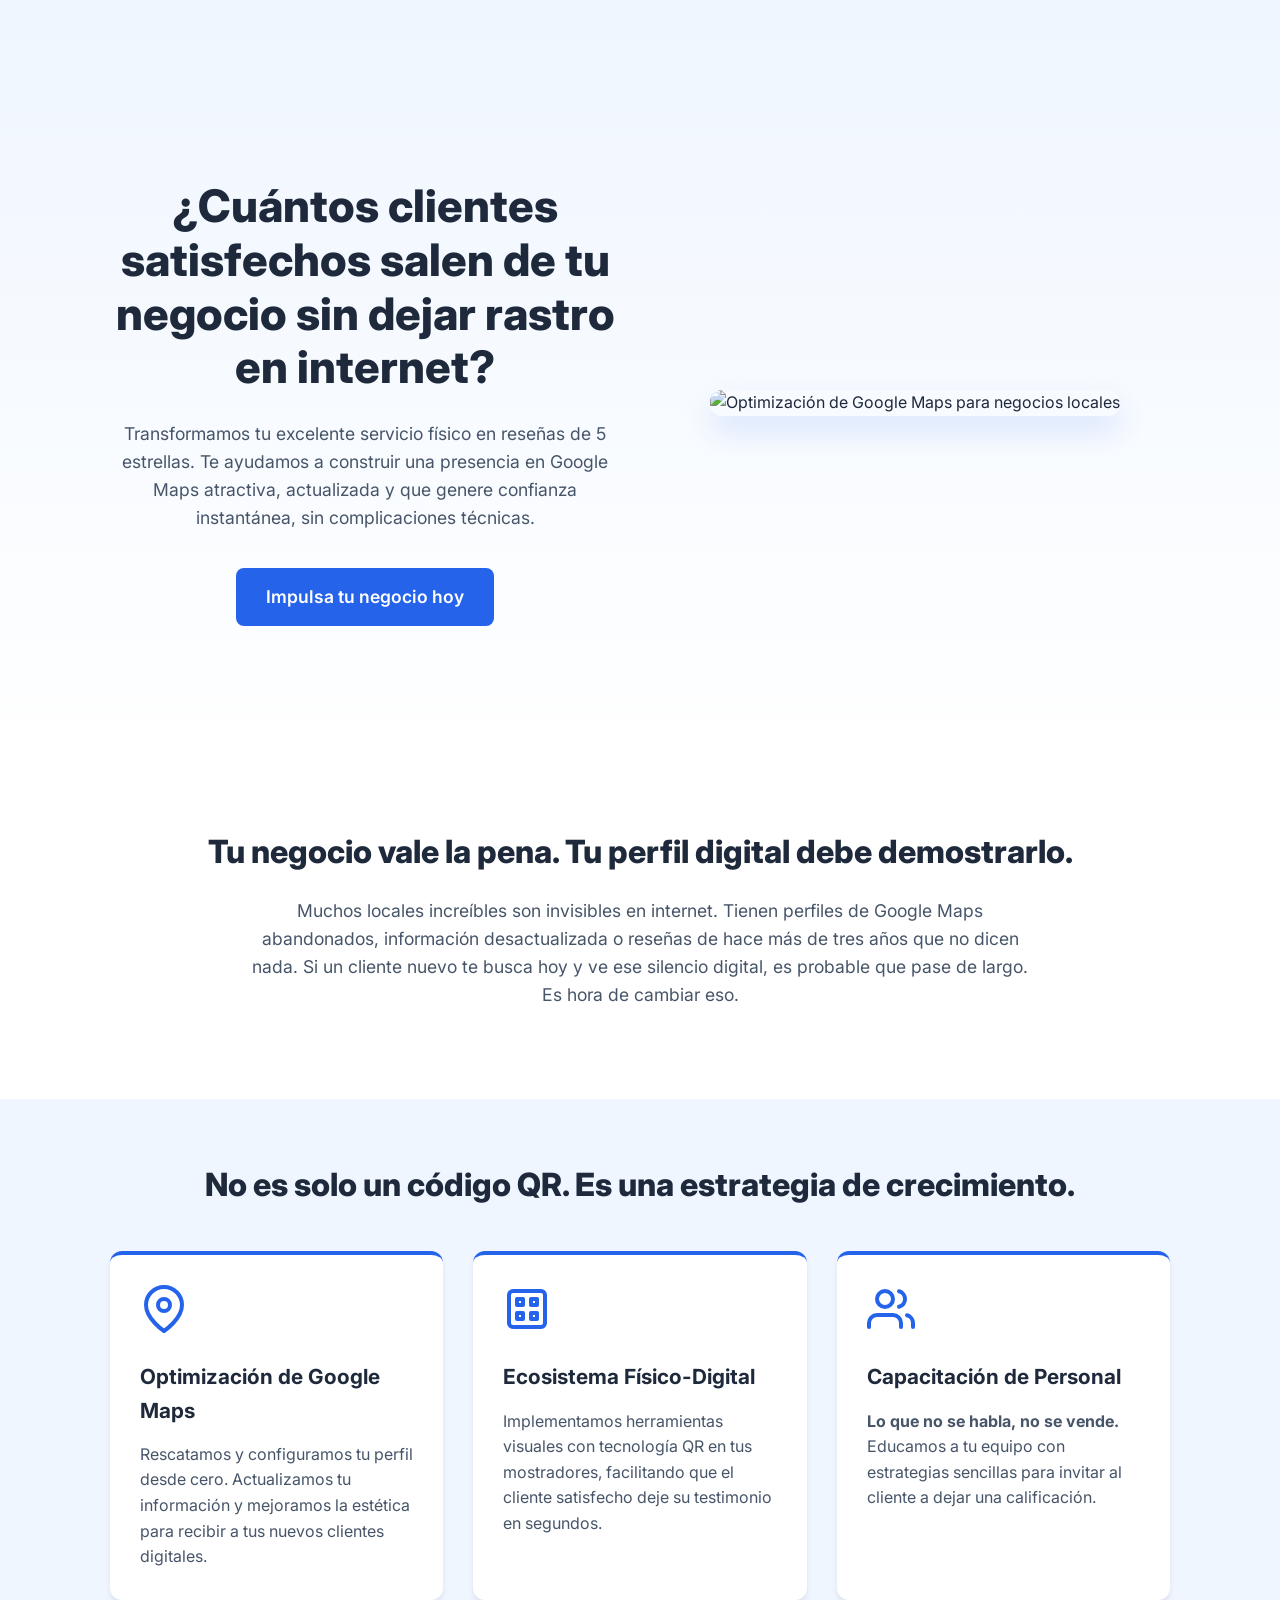
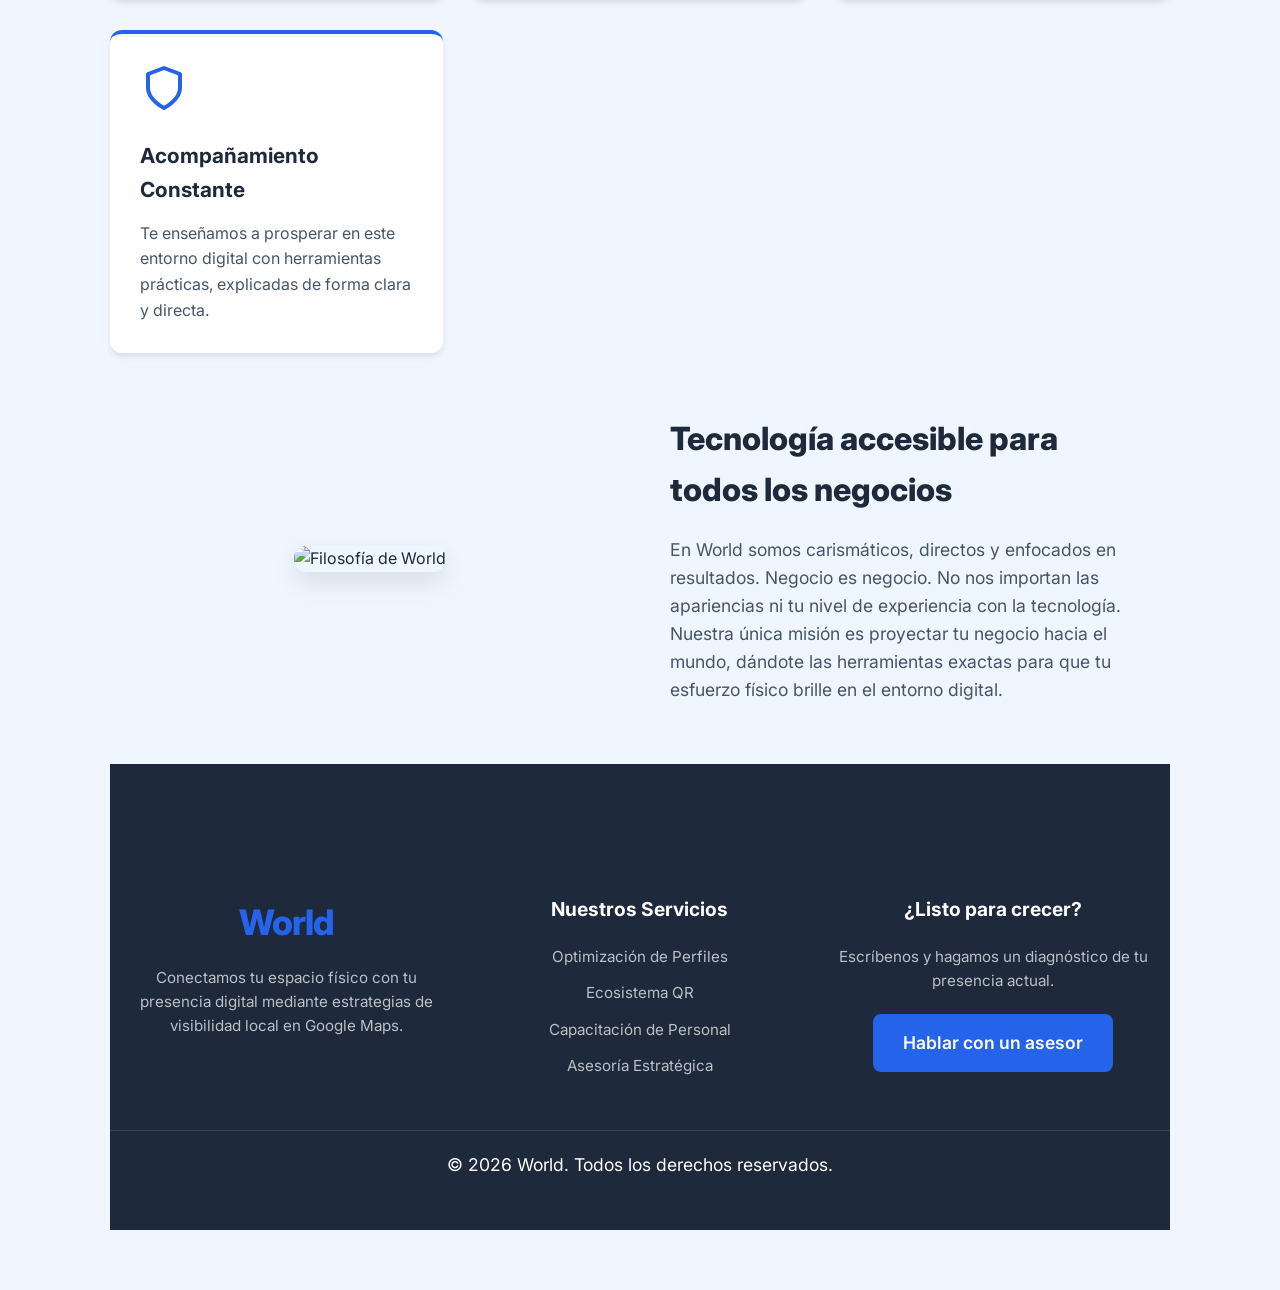
==== index.html @ f57109f9 "Add files via upload" ====
<!DOCTYPE html>
<html lang="es">
<head>
    <meta charset="UTF-8">
    <meta name="viewport" content="width=device-width, initial-scale=1.0">
    <title>World | Impulsa tu negocio en Google Maps</title>
    <link href="https://fonts.googleapis.com/css2?family=Inter:wght@400;600;800&display=swap" rel="stylesheet">
    <link rel="stylesheet" href="style.css">
</head>
<body>

    <!-- HERO SECTION -->
<header class="hero">
    <div class="container hero-grid">
        <div class="hero-content">
            <h1>¿Cuántos clientes satisfechos salen de tu negocio sin dejar rastro en internet?</h1>
            <p>Transformamos tu excelente servicio físico en reseñas de 5 estrellas. Te ayudamos a construir una presencia en Google Maps atractiva, actualizada y que genere confianza instantánea, sin complicaciones técnicas.</p>
            <a href="#contacto" class="btn-primary">Impulsa tu negocio hoy</a>
        </div>
        <div class="hero-image">
            <img src="https://placehold.co/600x450/EFF6FF/2563EB?text=Tu+Negocio+en+Google+Maps" alt="Optimización de Google Maps para negocios locales">
        </div>
    </div>
</header>

    <!-- SECCIÓN EL PROBLEMA -->
    <section class="problema container">
        <h2>Tu negocio vale la pena. Tu perfil digital debe demostrarlo.</h2>
        <p>Muchos locales increíbles son invisibles en internet. Tienen perfiles de Google Maps abandonados, información desactualizada o reseñas de hace más de tres años que no dicen nada. Si un cliente nuevo te busca hoy y ve ese silencio digital, es probable que pase de largo. Es hora de cambiar eso.</p>
    </section>

    <!-- SECCIÓN SERVICIOS -->
    <section class="servicios bg-light">
        <div class="container">
            <h2>No es solo un código QR. Es una estrategia de crecimiento.</h2>
            <div class="grid-servicios">
    <div class="card">
        <!-- Ícono de Ubicación / Maps -->
        <svg class="icon-servicio" xmlns="http://www.w3.org/2000/svg" viewBox="0 0 24 24" fill="none" stroke="currentColor" stroke-width="2" stroke-linecap="round" stroke-linejoin="round">
            <path d="M21 10c0 7-9 13-9 13s-9-6-9-13a9 9 0 0 1 18 0z"></path>
            <circle cx="12" cy="10" r="3"></circle>
        </svg>
        <h3>Optimización de Google Maps</h3>
        <p>Rescatamos y configuramos tu perfil desde cero. Actualizamos tu información y mejoramos la estética para recibir a tus nuevos clientes digitales.</p>
    </div>
    <div class="card">
        <!-- Ícono de Código QR -->
        <svg class="icon-servicio" xmlns="http://www.w3.org/2000/svg" viewBox="0 0 24 24" fill="none" stroke="currentColor" stroke-width="2" stroke-linecap="round" stroke-linejoin="round">
            <rect x="3" y="3" width="18" height="18" rx="2" ry="2"></rect>
            <rect x="7" y="7" width="3" height="3"></rect>
            <rect x="14" y="7" width="3" height="3"></rect>
            <rect x="7" y="14" width="3" height="3"></rect>
            <rect x="14" y="14" width="3" height="3"></rect>
        </svg>
        <h3>Ecosistema Físico-Digital</h3>
        <p>Implementamos herramientas visuales con tecnología QR en tus mostradores, facilitando que el cliente satisfecho deje su testimonio en segundos.</p>
    </div>
    <div class="card">
        <!-- Ícono de Equipo / Capacitación -->
        <svg class="icon-servicio" xmlns="http://www.w3.org/2000/svg" viewBox="0 0 24 24" fill="none" stroke="currentColor" stroke-width="2" stroke-linecap="round" stroke-linejoin="round">
            <path d="M17 21v-2a4 4 0 0 0-4-4H5a4 4 0 0 0-4 4v2"></path>
            <circle cx="9" cy="7" r="4"></circle>
            <path d="M23 21v-2a4 4 0 0 0-3-3.87"></path>
            <path d="M16 3.13a4 4 0 0 1 0 7.75"></path>
        </svg>
        <h3>Capacitación de Personal</h3>
        <p><strong>Lo que no se habla, no se vende.</strong> Educamos a tu equipo con estrategias sencillas para invitar al cliente a dejar una calificación.</p>
    </div>
    <div class="card">
        <!-- Ícono de Escudo / Confianza -->
        <svg class="icon-servicio" xmlns="http://www.w3.org/2000/svg" viewBox="0 0 24 24" fill="none" stroke="currentColor" stroke-width="2" stroke-linecap="round" stroke-linejoin="round">
            <path d="M12 22s8-4 8-10V5l-8-3-8 3v7c0 6 8 10 8 10z"></path>
        </svg>
        <h3>Acompañamiento Constante</h3>
        <p>Te enseñamos a prosperar en este entorno digital con herramientas prácticas, explicadas de forma clara y directa.</p>
    </div>
</div>

    <!-- SECCIÓN SOBRE WORLD -->
    <section class="sobre-nosotros container sobre-grid">
        <div class="sobre-image">
            <!-- Imagen de marcador de posición temporal -->
            <img src="https://placehold.co/500x500/1E293B/FFFFFF?text=Filosofia+World" alt="Filosofía de World">
        </div>
        <div class="sobre-content">
            <h2>Tecnología accesible para todos los negocios</h2>
            <p>En World somos carismáticos, directos y enfocados en resultados. Negocio es negocio. No nos importan las apariencias ni tu nivel de experiencia con la tecnología. Nuestra única misión es proyectar tu negocio hacia el mundo, dándote las herramientas exactas para que tu esfuerzo físico brille en el entorno digital.</p>
        </div>
    </section>

    <!-- FOOTER CORPORATIVO / CONTACTO -->
    <footer id="contacto" class="footer-corporativo bg-dark">
        <div class="container footer-grid">
            <div class="footer-col">
                <h2 class="footer-logo">World</h2>
                <p>Conectamos tu espacio físico con tu presencia digital mediante estrategias de visibilidad local en Google Maps.</p>
            </div>
            <div class="footer-col">
                <h3>Nuestros Servicios</h3>
                <ul>
                    <li>Optimización de Perfiles</li>
                    <li>Ecosistema QR</li>
                    <li>Capacitación de Personal</li>
                    <li>Asesoría Estratégica</li>
                </ul>
            </div>
            <div class="footer-col">
                <h3>¿Listo para crecer?</h3>
                <p>Escríbenos y hagamos un diagnóstico de tu presencia actual.</p>
                <a href="#" class="btn-primary">Hablar con un asesor</a>
            </div>
        </div>
        <div class="footer-bottom">
            <p>© 2026 World. Todos los derechos reservados.</p>
        </div>
    </footer>

</body>
</html>
---- style.css ----
/* Variables de la Paleta de Colores */
:root {
    --azul-principal: #2563EB;
    --azul-hover: #1D4ED8;
    --azul-claro: #EFF6FF;
    --texto-oscuro: #1E293B;
    --texto-medio: #475569;
    --blanco: #FFFFFF;
}

/* Reseteo básico */
* {
    margin: 0;
    padding: 0;
    box-sizing: border-box;
}

body {
    font-family: 'Inter', sans-serif;
    color: var(--texto-oscuro);
    line-height: 1.6;
    background-color: var(--blanco);
}

.container {
    max-width: 1100px;
    margin: 0 auto;
    padding: 60px 20px;
    text-align: center;
}

/* Tipografía */
h1 {
    font-size: 2.8rem;
    font-weight: 800;
    margin-bottom: 20px;
    color: var(--texto-oscuro);
    line-height: 1.2;
}

h2 {
    font-size: 2rem;
    font-weight: 800;
    margin-bottom: 20px;
}

p {
    font-size: 1.1rem;
    color: var(--texto-medio);
    max-width: 800px;
    margin: 0 auto 30px auto;
}

/* Botones */
.btn-primary {
    display: inline-block;
    background-color: var(--azul-principal);
    color: var(--blanco);
    padding: 15px 30px;
    border-radius: 8px;
    text-decoration: none;
    font-weight: 600;
    font-size: 1.1rem;
    transition: background-color 0.3s ease;
}

.btn-primary:hover {
    background-color: var(--azul-hover);
}

/* Utilidades de Fondo */
.bg-light {
    background-color: var(--azul-claro);
}

.bg-dark {
    background-color: var(--texto-oscuro);
    color: var(--blanco);
}

.bg-dark h2, .bg-dark p {
    color: var(--blanco);
}

/* Hero Section */
.hero {
    padding-top: 120px;
    padding-bottom: 80px;
    background: linear-gradient(180deg, var(--azul-claro) 0%, var(--blanco) 100%);
    text-align: left; /* Alineamos el texto a la izquierda para contraste */
}

.hero-grid {
    display: flex;
    align-items: center;
    justify-content: space-between;
    gap: 40px;
}

.hero-content {
    flex: 1;
    max-width: 550px;
}

.hero-content h1 {
    margin-bottom: 25px;
}

.hero-content p {
    margin: 0 0 35px 0; /* Ajuste de margen para la versión de columnas */
}

.hero-image {
    flex: 1;
    display: flex;
    justify-content: center;
}

.hero-image img {
    max-width: 100%;
    height: auto;
    border-radius: 12px;
    /* Una sombra suave con tu tono azul para darle profundidad */
    box-shadow: 0 15px 30px rgba(37, 99, 235, 0.15); 
}

/* Grid de Servicios */
.grid-servicios {
    display: grid;
    grid-template-columns: repeat(auto-fit, minmax(250px, 1fr));
    gap: 30px;
    margin-top: 40px;
}

.card {
    background-color: var(--blanco);
    padding: 30px;
    border-radius: 12px;
    box-shadow: 0 4px 6px -1px rgba(0, 0, 0, 0.1);
    text-align: left;
    transition: transform 0.3s ease;
    border-top: 4px solid var(--azul-principal);
}

.card:hover {
    transform: translateY(-5px);
}

.card h3 {
    font-size: 1.3rem;
    margin-bottom: 15px;
    color: var(--texto-oscuro);
}

.card p {
    font-size: 1rem;
    margin: 0;
}
/* Estilos para los Íconos de Servicios */
.icon-servicio {
    width: 48px;
    height: 48px;
    color: var(--azul-principal);
    margin-bottom: 20px;
    transition: transform 0.3s ease;
}

/* Efecto de animación al pasar el cursor sobre la tarjeta */
.card:hover .icon-servicio {
    transform: scale(1.15) translateY(-5px);
}
/* Sección Sobre Nosotros (Grid a dos columnas) */
.sobre-grid {
    display: flex;
    align-items: center;
    justify-content: space-between;
    gap: 60px;
    text-align: left;
}

.sobre-content {
    flex: 1;
}

.sobre-content h2 {
    margin-bottom: 20px;
}

.sobre-content p {
    margin: 0;
}

.sobre-image {
    flex: 1;
    display: flex;
    justify-content: center;
}

.sobre-image img {
    max-width: 100%;
    height: auto;
    border-radius: 12px;
    box-shadow: 0 10px 25px rgba(0, 0, 0, 0.1);
}

/* Footer Corporativo */
.footer-corporativo {
    padding: 70px 0 20px 0;
    text-align: left;
}

.footer-grid {
    display: grid;
    grid-template-columns: repeat(auto-fit, minmax(250px, 1fr));
    gap: 40px;
    padding-bottom: 40px;
    border-bottom: 1px solid rgba(255, 255, 255, 0.1);
}

.footer-logo {
    font-size: 2.2rem;
    color: var(--azul-principal) !important;
    margin-bottom: 15px;
    letter-spacing: -1px;
}

.footer-col h3 {
    font-size: 1.2rem;
    margin-bottom: 20px;
    color: var(--blanco);
}

.footer-col ul {
    list-style: none;
    padding: 0;
}

.footer-col ul li {
    margin-bottom: 12px;
    color: rgba(255, 255, 255, 0.7);
    font-size: 0.95rem;
}

.footer-col p {
    font-size: 0.95rem;
    color: rgba(255, 255, 255, 0.7);
    margin-bottom: 20px;
}

.footer-bottom {
    text-align: center;
    padding-top: 20px;
    font-size: 0.9rem;
    color: rgba(255, 255, 255, 0.5);
}
/* =========================================
   DISEÑO ADAPTATIVO (MÓVILES Y TABLETS)
   ========================================= */
@media (max-width: 768px) {
    /* Ajustes generales de contenedor y tipografía */
    .container {
        padding: 40px 20px;
    }

    h1 {
        font-size: 2.2rem; /* Reduce el tamaño del título en móviles */
    }

    h2 {
        font-size: 1.7rem;
    }

    /* Hero Section - Apilar en vertical */
    .hero-grid {
        flex-direction: column; /* Apila los elementos uno sobre otro */
        text-align: center;
        gap: 30px;
    }

    .hero-content {
        max-width: 100%;
    }

    .hero {
        padding-top: 80px;
        padding-bottom: 40px;
    }

    /* Sobre Nosotros - Apilar en vertical y cambiar el orden */
    .sobre-grid {
        flex-direction: column-reverse; /* Pone el texto arriba y la imagen abajo en móviles */
        text-align: center;
        gap: 30px;
    }

    /* Footer - Alinear texto al centro en pantallas pequeñas */
    .footer-corporativo {
        text-align: center;
        padding-top: 50px;
    }
}

@media (max-width: 480px) {
    /* Ajustes extra para teléfonos muy pequeños */
    h1 {
        font-size: 1.8rem;
    }
    
    .btn-primary {
        display: block; /* El botón ocupa todo el ancho */
        width: 100%;
        text-align: center;
    }
}
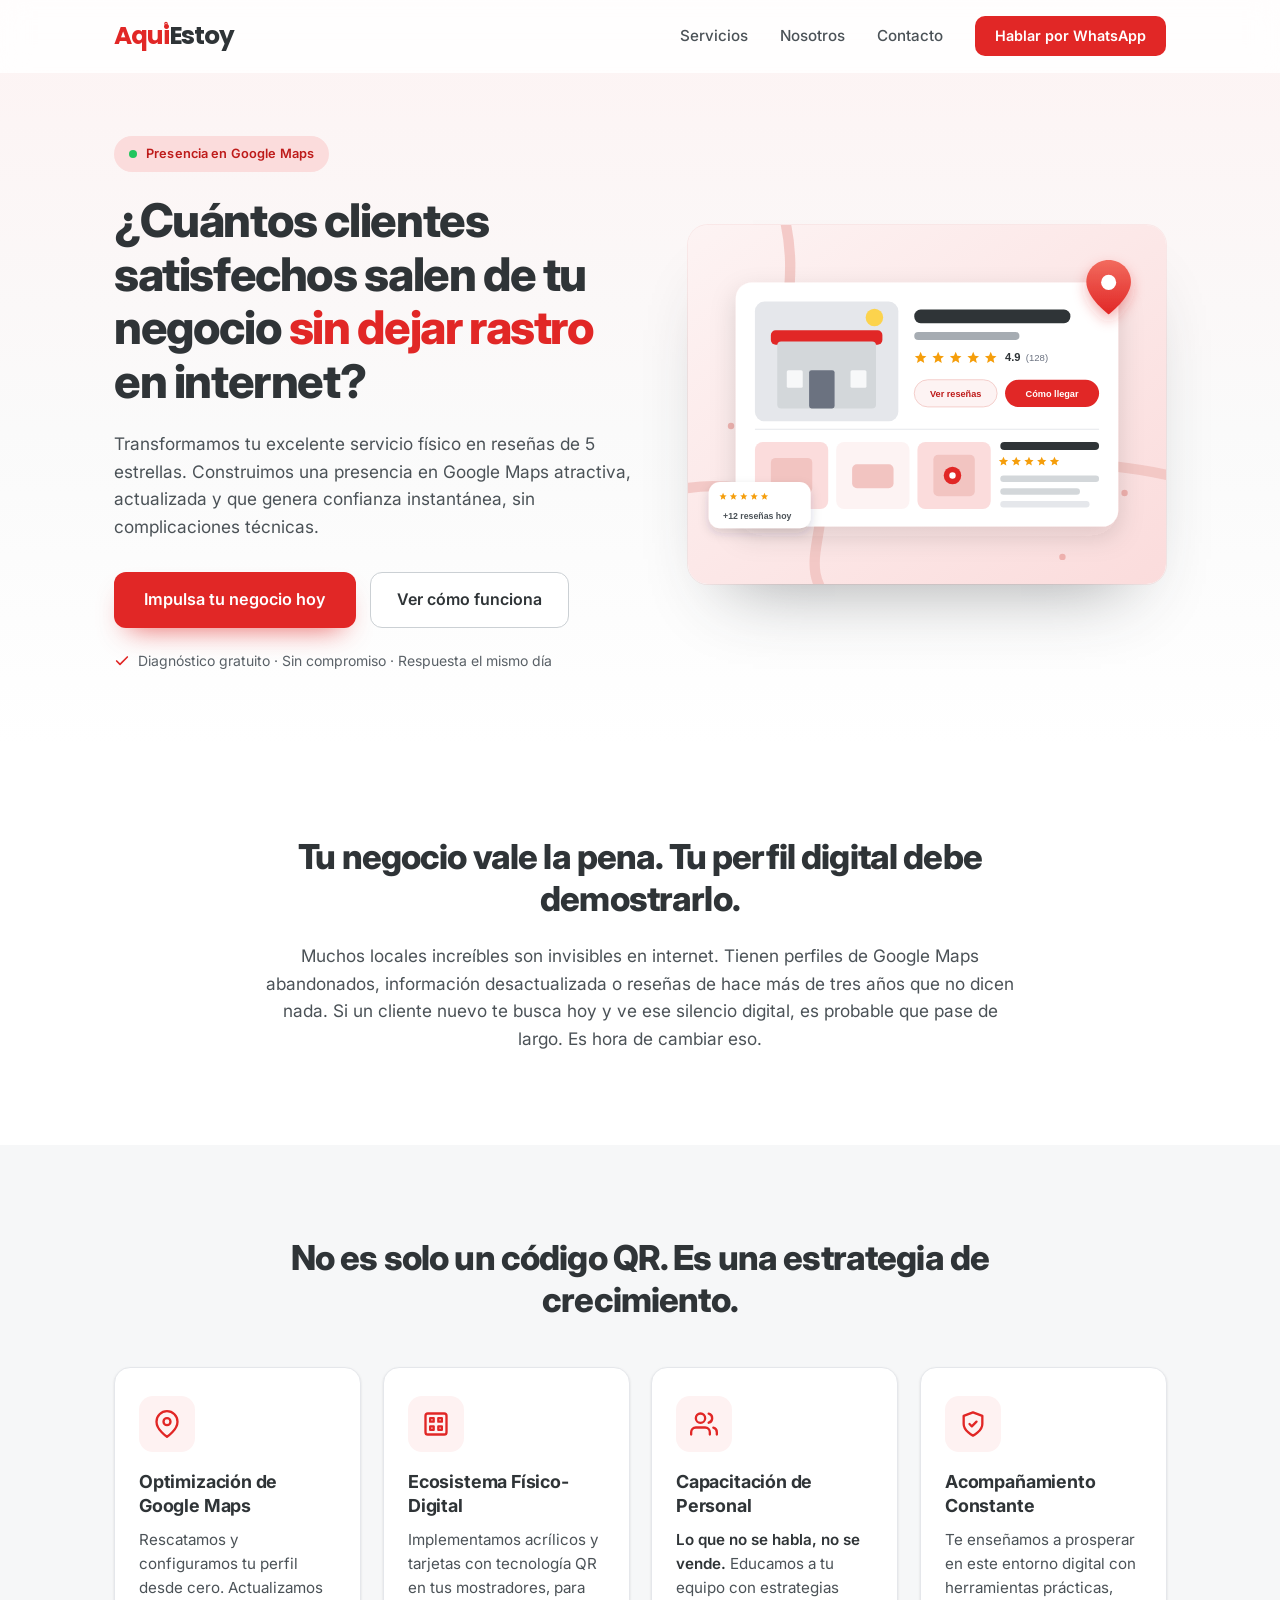
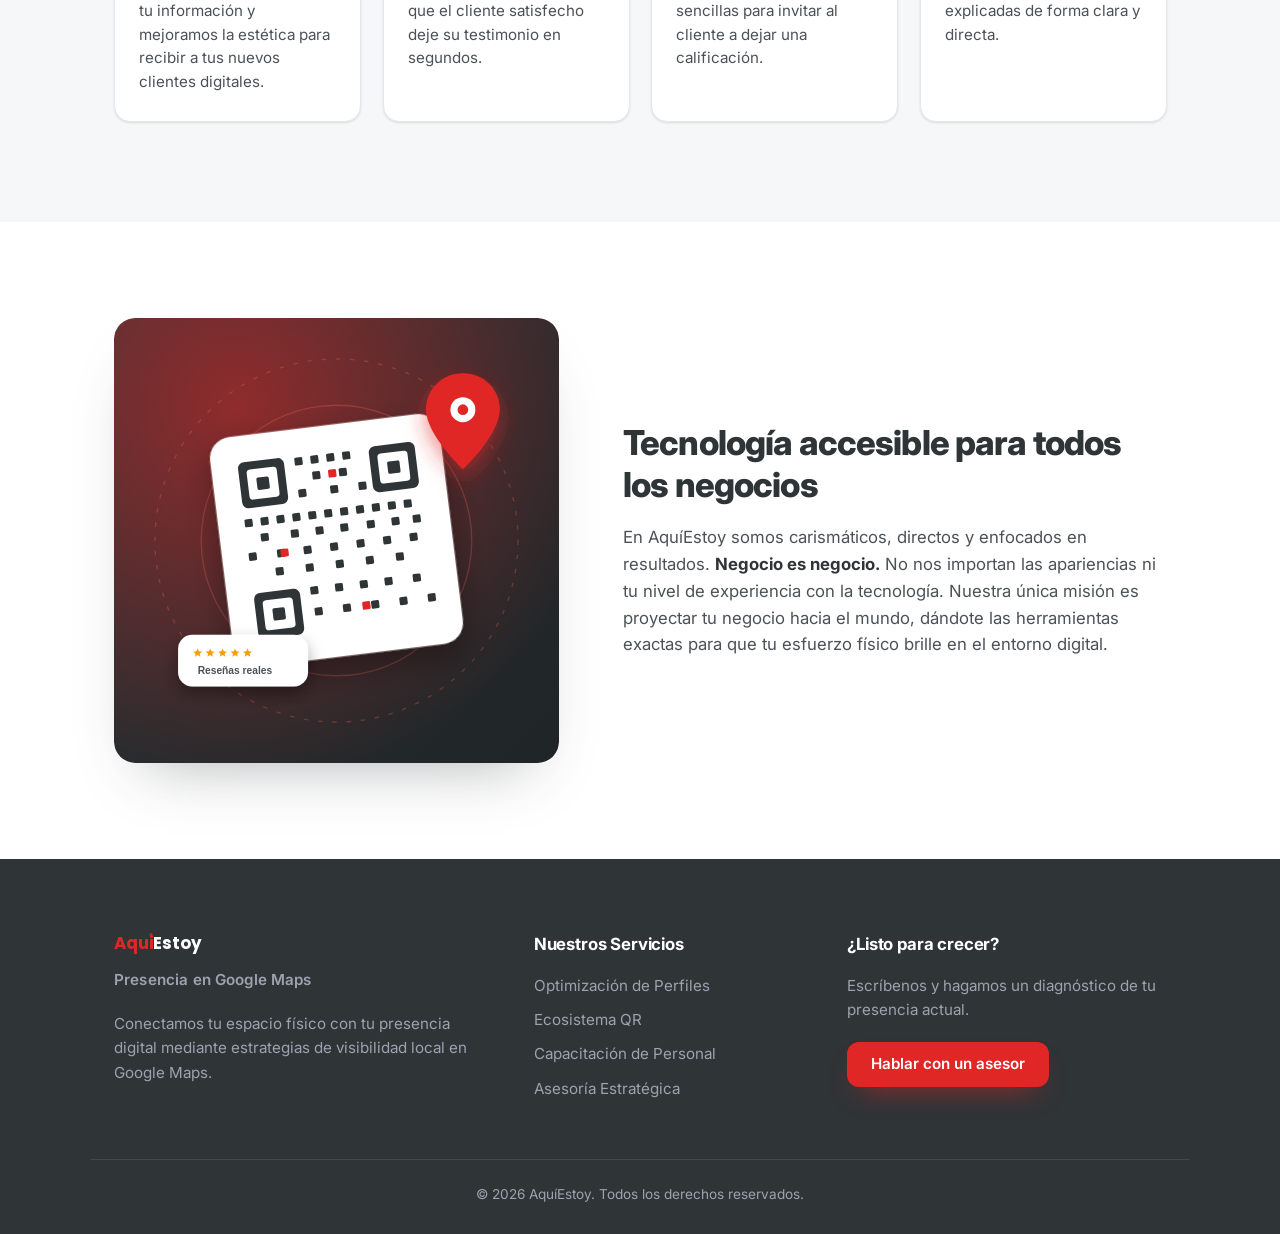
==== commit 0977fdcc: "Add files via upload" ====
--- a/index.html
+++ b/index.html
@@ -1,119 +1,233 @@
-<!DOCTYPE html>
-<html lang="es">
-<head>
-    <meta charset="UTF-8">
-    <meta name="viewport" content="width=device-width, initial-scale=1.0">
-    <title>World | Impulsa tu negocio en Google Maps</title>
-    <link href="https://fonts.googleapis.com/css2?family=Inter:wght@400;600;800&display=swap" rel="stylesheet">
-    <link rel="stylesheet" href="style.css">
-</head>
-<body>
-
-    <!-- HERO SECTION -->
-<header class="hero">
-    <div class="container hero-grid">
-        <div class="hero-content">
-            <h1>¿Cuántos clientes satisfechos salen de tu negocio sin dejar rastro en internet?</h1>
-            <p>Transformamos tu excelente servicio físico en reseñas de 5 estrellas. Te ayudamos a construir una presencia en Google Maps atractiva, actualizada y que genere confianza instantánea, sin complicaciones técnicas.</p>
-            <a href="#contacto" class="btn-primary">Impulsa tu negocio hoy</a>
-        </div>
-        <div class="hero-image">
-            <img src="https://placehold.co/600x450/EFF6FF/2563EB?text=Tu+Negocio+en+Google+Maps" alt="Optimización de Google Maps para negocios locales">
-        </div>
-    </div>
-</header>
-
-    <!-- SECCIÓN EL PROBLEMA -->
-    <section class="problema container">
-        <h2>Tu negocio vale la pena. Tu perfil digital debe demostrarlo.</h2>
-        <p>Muchos locales increíbles son invisibles en internet. Tienen perfiles de Google Maps abandonados, información desactualizada o reseñas de hace más de tres años que no dicen nada. Si un cliente nuevo te busca hoy y ve ese silencio digital, es probable que pase de largo. Es hora de cambiar eso.</p>
-    </section>
-
-    <!-- SECCIÓN SERVICIOS -->
-    <section class="servicios bg-light">
-        <div class="container">
-            <h2>No es solo un código QR. Es una estrategia de crecimiento.</h2>
-            <div class="grid-servicios">
-    <div class="card">
-        <!-- Ícono de Ubicación / Maps -->
-        <svg class="icon-servicio" xmlns="http://www.w3.org/2000/svg" viewBox="0 0 24 24" fill="none" stroke="currentColor" stroke-width="2" stroke-linecap="round" stroke-linejoin="round">
-            <path d="M21 10c0 7-9 13-9 13s-9-6-9-13a9 9 0 0 1 18 0z"></path>
-            <circle cx="12" cy="10" r="3"></circle>
-        </svg>
-        <h3>Optimización de Google Maps</h3>
-        <p>Rescatamos y configuramos tu perfil desde cero. Actualizamos tu información y mejoramos la estética para recibir a tus nuevos clientes digitales.</p>
-    </div>
-    <div class="card">
-        <!-- Ícono de Código QR -->
-        <svg class="icon-servicio" xmlns="http://www.w3.org/2000/svg" viewBox="0 0 24 24" fill="none" stroke="currentColor" stroke-width="2" stroke-linecap="round" stroke-linejoin="round">
-            <rect x="3" y="3" width="18" height="18" rx="2" ry="2"></rect>
-            <rect x="7" y="7" width="3" height="3"></rect>
-            <rect x="14" y="7" width="3" height="3"></rect>
-            <rect x="7" y="14" width="3" height="3"></rect>
-            <rect x="14" y="14" width="3" height="3"></rect>
-        </svg>
-        <h3>Ecosistema Físico-Digital</h3>
-        <p>Implementamos herramientas visuales con tecnología QR en tus mostradores, facilitando que el cliente satisfecho deje su testimonio en segundos.</p>
-    </div>
-    <div class="card">
-        <!-- Ícono de Equipo / Capacitación -->
-        <svg class="icon-servicio" xmlns="http://www.w3.org/2000/svg" viewBox="0 0 24 24" fill="none" stroke="currentColor" stroke-width="2" stroke-linecap="round" stroke-linejoin="round">
-            <path d="M17 21v-2a4 4 0 0 0-4-4H5a4 4 0 0 0-4 4v2"></path>
-            <circle cx="9" cy="7" r="4"></circle>
-            <path d="M23 21v-2a4 4 0 0 0-3-3.87"></path>
-            <path d="M16 3.13a4 4 0 0 1 0 7.75"></path>
-        </svg>
-        <h3>Capacitación de Personal</h3>
-        <p><strong>Lo que no se habla, no se vende.</strong> Educamos a tu equipo con estrategias sencillas para invitar al cliente a dejar una calificación.</p>
-    </div>
-    <div class="card">
-        <!-- Ícono de Escudo / Confianza -->
-        <svg class="icon-servicio" xmlns="http://www.w3.org/2000/svg" viewBox="0 0 24 24" fill="none" stroke="currentColor" stroke-width="2" stroke-linecap="round" stroke-linejoin="round">
-            <path d="M12 22s8-4 8-10V5l-8-3-8 3v7c0 6 8 10 8 10z"></path>
-        </svg>
-        <h3>Acompañamiento Constante</h3>
-        <p>Te enseñamos a prosperar en este entorno digital con herramientas prácticas, explicadas de forma clara y directa.</p>
-    </div>
-</div>
-
-    <!-- SECCIÓN SOBRE WORLD -->
-    <section class="sobre-nosotros container sobre-grid">
-        <div class="sobre-image">
-            <!-- Imagen de marcador de posición temporal -->
-            <img src="https://placehold.co/500x500/1E293B/FFFFFF?text=Filosofia+World" alt="Filosofía de World">
-        </div>
-        <div class="sobre-content">
-            <h2>Tecnología accesible para todos los negocios</h2>
-            <p>En World somos carismáticos, directos y enfocados en resultados. Negocio es negocio. No nos importan las apariencias ni tu nivel de experiencia con la tecnología. Nuestra única misión es proyectar tu negocio hacia el mundo, dándote las herramientas exactas para que tu esfuerzo físico brille en el entorno digital.</p>
-        </div>
-    </section>
-
-    <!-- FOOTER CORPORATIVO / CONTACTO -->
-    <footer id="contacto" class="footer-corporativo bg-dark">
-        <div class="container footer-grid">
-            <div class="footer-col">
-                <h2 class="footer-logo">World</h2>
-                <p>Conectamos tu espacio físico con tu presencia digital mediante estrategias de visibilidad local en Google Maps.</p>
-            </div>
-            <div class="footer-col">
-                <h3>Nuestros Servicios</h3>
-                <ul>
-                    <li>Optimización de Perfiles</li>
-                    <li>Ecosistema QR</li>
-                    <li>Capacitación de Personal</li>
-                    <li>Asesoría Estratégica</li>
-                </ul>
-            </div>
-            <div class="footer-col">
-                <h3>¿Listo para crecer?</h3>
-                <p>Escríbenos y hagamos un diagnóstico de tu presencia actual.</p>
-                <a href="#" class="btn-primary">Hablar con un asesor</a>
-            </div>
-        </div>
-        <div class="footer-bottom">
-            <p>© 2026 World. Todos los derechos reservados.</p>
-        </div>
-    </footer>
-
-</body>
-</html>+<!DOCTYPE html>
+<html lang="es">
+<head>
+    <meta charset="UTF-8">
+    <meta name="viewport" content="width=device-width, initial-scale=1.0">
+
+    <!-- Marca que JS está activo antes de pintar: si falla, todo el contenido se ve igual -->
+    <script>document.documentElement.classList.add('js');</script>
+
+    <title>AquíEstoy | Presencia en Google Maps para negocios locales</title>
+    <meta name="description" content="Optimizamos el perfil de tu negocio en Google Maps, instalamos códigos QR para conseguir reseñas y capacitamos a tu equipo. Diagnóstico gratuito.">
+    <meta name="theme-color" content="#E12726">
+    <meta name="robots" content="index, follow">
+
+    <!-- Open Graph / redes sociales -->
+    <meta property="og:type" content="website">
+    <meta property="og:locale" content="es_ES">
+    <meta property="og:site_name" content="AquíEstoy">
+    <meta property="og:title" content="AquíEstoy | Presencia en Google Maps">
+    <meta property="og:description" content="Optimizamos el perfil de tu negocio en Google Maps, instalamos códigos QR para conseguir reseñas y capacitamos a tu equipo. Diagnóstico gratuito.">
+    <meta property="og:url" content="https://aquiestoy7778.github.io/World-Landing/">
+    <meta property="og:image" content="https://aquiestoy7778.github.io/World-Landing/assets/og-image.png">
+    <meta property="og:image:type" content="image/png">
+    <meta property="og:image:width" content="1200">
+    <meta property="og:image:height" content="630">
+    <meta property="og:image:alt" content="AquíEstoy — Presencia en Google Maps para negocios locales">
+
+    <!-- Twitter / X -->
+    <meta name="twitter:card" content="summary_large_image">
+    <meta name="twitter:title" content="AquíEstoy | Presencia en Google Maps">
+    <meta name="twitter:description" content="Optimizamos tu perfil de Google Maps, instalamos códigos QR para conseguir reseñas y capacitamos a tu equipo.">
+    <meta name="twitter:image" content="https://aquiestoy7778.github.io/World-Landing/assets/og-image.png">
+
+    <link rel="canonical" href="https://aquiestoy7778.github.io/World-Landing/">
+
+    <link rel="icon" href="assets/favicon.svg" type="image/svg+xml">
+    <link rel="preconnect" href="https://fonts.googleapis.com">
+    <link rel="preconnect" href="https://fonts.gstatic.com" crossorigin>
+    <link href="https://fonts.googleapis.com/css2?family=Inter:wght@400;500;600;700;800&family=Poppins:wght@600;700;800&display=swap" rel="stylesheet">
+    <link rel="stylesheet" href="style.css">
+</head>
+<body>
+
+    <a class="skip-link" href="#main">Saltar al contenido</a>
+
+    <!-- ================= NAVEGACIÓN ================= -->
+    <header class="nav" id="nav">
+        <div class="nav-inner">
+            <a href="#inicio" class="logo nav-logo" aria-label="AquíEstoy, ir al inicio">
+                <span class="logo-aqui">Aqu<span class="logo-i">i<svg class="logo-pin" viewBox="0 0 24 24" aria-hidden="true"><path d="M12 2.3a7.2 7.2 0 0 0-7.2 7.2c0 5.4 7.2 13.1 7.2 13.1s7.2-7.7 7.2-13.1A7.2 7.2 0 0 0 12 2.3Z" fill="currentColor"/><circle cx="12" cy="9.5" r="2.7" fill="#fff"/></svg></span></span><span class="logo-estoy">Estoy</span>
+            </a>
+
+            <nav class="nav-links" id="navLinks" aria-label="Navegación principal">
+                <a href="#servicios">Servicios</a>
+                <a href="#sobre-nosotros">Nosotros</a>
+                <a href="#contacto">Contacto</a>
+                <a class="btn-primary btn-nav" href="https://wa.me/584124090996?text=Hola%20AquiEstoy%2C%20quiero%20mejorar%20el%20perfil%20de%20mi%20negocio%20en%20Google%20Maps." data-wa>Hablar por WhatsApp</a>
+            </nav>
+
+            <button class="nav-toggle" id="navToggle" type="button" aria-label="Abrir menú" aria-expanded="false" aria-controls="navLinks">
+                <span></span>
+                <span></span>
+                <span></span>
+            </button>
+        </div>
+    </header>
+
+    <main id="main">
+
+        <!-- ================= HERO ================= -->
+        <section class="hero" id="inicio">
+            <div class="container hero-grid">
+                <div class="hero-content">
+                    <p class="hero-badge"><span class="pulse" aria-hidden="true"></span> Presencia en Google Maps</p>
+                    <h1>¿Cuántos clientes satisfechos salen de tu negocio <span class="resaltado">sin dejar rastro</span> en internet?</h1>
+                    <p class="hero-text">Transformamos tu excelente servicio físico en reseñas de 5 estrellas. Construimos una presencia en Google Maps atractiva, actualizada y que genera confianza instantánea, sin complicaciones técnicas.</p>
+                    <div class="hero-actions">
+                        <a class="btn-primary" href="https://wa.me/584124090996?text=Hola%20AquiEstoy%2C%20quiero%20mejorar%20el%20perfil%20de%20mi%20negocio%20en%20Google%20Maps." data-wa>Impulsa tu negocio hoy</a>
+                        <a class="btn-ghost" href="#servicios">Ver cómo funciona</a>
+                    </div>
+                    <p class="hero-trust">
+                        <svg viewBox="0 0 24 24" width="16" height="16" fill="none" stroke="currentColor" stroke-width="2.5" stroke-linecap="round" stroke-linejoin="round" aria-hidden="true"><path d="M20 6 9 17l-5-5"/></svg>
+                        Diagnóstico gratuito · Sin compromiso · Respuesta el mismo día
+                    </p>
+                </div>
+                <div class="hero-image">
+                    <img src="assets/hero-google-maps.svg" alt="Perfil de negocio optimizado en Google Maps con reseñas de cinco estrellas" width="600" height="450" fetchpriority="high">
+                </div>
+            </div>
+        </section>
+
+        <!-- ================= EL PROBLEMA ================= -->
+        <section class="problema">
+            <div class="container">
+                <h2 class="reveal">Tu negocio vale la pena. Tu perfil digital debe demostrarlo.</h2>
+                <p class="reveal">Muchos locales increíbles son invisibles en internet. Tienen perfiles de Google Maps abandonados, información desactualizada o reseñas de hace más de tres años que no dicen nada. Si un cliente nuevo te busca hoy y ve ese silencio digital, es probable que pase de largo. Es hora de cambiar eso.</p>
+            </div>
+        </section>
+
+        <!-- ================= SERVICIOS ================= -->
+        <section class="servicios" id="servicios">
+            <div class="container">
+                <h2 class="reveal">No es solo un código QR. Es una estrategia de crecimiento.</h2>
+
+                <div class="grid-servicios">
+
+                    <article class="card reveal">
+                        <div class="icon-badge">
+                            <svg class="icon-servicio" xmlns="http://www.w3.org/2000/svg" viewBox="0 0 24 24" fill="none" stroke="currentColor" stroke-width="2" stroke-linecap="round" stroke-linejoin="round" aria-hidden="true">
+                                <path d="M21 10c0 7-9 13-9 13s-9-6-9-13a9 9 0 0 1 18 0z"></path>
+                                <circle cx="12" cy="10" r="3"></circle>
+                            </svg>
+                        </div>
+                        <h3>Optimización de Google Maps</h3>
+                        <p>Rescatamos y configuramos tu perfil desde cero. Actualizamos tu información y mejoramos la estética para recibir a tus nuevos clientes digitales.</p>
+                    </article>
+
+                    <article class="card reveal">
+                        <div class="icon-badge">
+                            <svg class="icon-servicio" xmlns="http://www.w3.org/2000/svg" viewBox="0 0 24 24" fill="none" stroke="currentColor" stroke-width="2" stroke-linecap="round" stroke-linejoin="round" aria-hidden="true">
+                                <rect x="3" y="3" width="18" height="18" rx="2" ry="2"></rect>
+                                <rect x="7" y="7" width="3" height="3"></rect>
+                                <rect x="14" y="7" width="3" height="3"></rect>
+                                <rect x="7" y="14" width="3" height="3"></rect>
+                                <rect x="14" y="14" width="3" height="3"></rect>
+                            </svg>
+                        </div>
+                        <h3>Ecosistema Físico-Digital</h3>
+                        <p>Implementamos acrílicos y tarjetas con tecnología QR en tus mostradores, para que el cliente satisfecho deje su testimonio en segundos.</p>
+                    </article>
+
+                    <article class="card reveal">
+                        <div class="icon-badge">
+                            <svg class="icon-servicio" xmlns="http://www.w3.org/2000/svg" viewBox="0 0 24 24" fill="none" stroke="currentColor" stroke-width="2" stroke-linecap="round" stroke-linejoin="round" aria-hidden="true">
+                                <path d="M17 21v-2a4 4 0 0 0-4-4H5a4 4 0 0 0-4 4v2"></path>
+                                <circle cx="9" cy="7" r="4"></circle>
+                                <path d="M23 21v-2a4 4 0 0 0-3-3.87"></path>
+                                <path d="M16 3.13a4 4 0 0 1 0 7.75"></path>
+                            </svg>
+                        </div>
+                        <h3>Capacitación de Personal</h3>
+                        <p><strong>Lo que no se habla, no se vende.</strong> Educamos a tu equipo con estrategias sencillas para invitar al cliente a dejar una calificación.</p>
+                    </article>
+
+                    <article class="card reveal">
+                        <div class="icon-badge">
+                            <svg class="icon-servicio" xmlns="http://www.w3.org/2000/svg" viewBox="0 0 24 24" fill="none" stroke="currentColor" stroke-width="2" stroke-linecap="round" stroke-linejoin="round" aria-hidden="true">
+                                <path d="M12 22s8-4 8-10V5l-8-3-8 3v7c0 6 8 10 8 10z"></path>
+                                <path d="m9 12 2 2 4-4"></path>
+                            </svg>
+                        </div>
+                        <h3>Acompañamiento Constante</h3>
+                        <p>Te enseñamos a prosperar en este entorno digital con herramientas prácticas, explicadas de forma clara y directa.</p>
+                    </article>
+
+                </div>
+            </div>
+        </section>
+
+        <!-- ================= SOBRE NOSOTROS ================= -->
+        <section class="sobre-nosotros" id="sobre-nosotros">
+            <div class="container sobre-grid">
+                <div class="sobre-image reveal">
+                    <img src="assets/filosofia-aquiestoy.svg" alt="Identidad visual de AquíEstoy: tecnología accesible para negocios locales" width="500" height="500" loading="lazy">
+                </div>
+                <div class="sobre-content reveal">
+                    <h2>Tecnología accesible para todos los negocios</h2>
+                    <p>En AquíEstoy somos carismáticos, directos y enfocados en resultados. <strong>Negocio es negocio.</strong> No nos importan las apariencias ni tu nivel de experiencia con la tecnología. Nuestra única misión es proyectar tu negocio hacia el mundo, dándote las herramientas exactas para que tu esfuerzo físico brille en el entorno digital.</p>
+                </div>
+            </div>
+        </section>
+
+    </main>
+
+    <!-- ================= FOOTER / CONTACTO ================= -->
+    <footer id="contacto" class="footer-corporativo">
+        <div class="container footer-grid">
+
+            <div class="footer-col">
+                <h2 class="footer-logo logo" aria-label="AquíEstoy">
+                    <span class="logo-aqui">Aqu<span class="logo-i">i<svg class="logo-pin" viewBox="0 0 24 24" aria-hidden="true"><path d="M12 2.3a7.2 7.2 0 0 0-7.2 7.2c0 5.4 7.2 13.1 7.2 13.1s7.2-7.7 7.2-13.1A7.2 7.2 0 0 0 12 2.3Z" fill="currentColor"/><circle cx="12" cy="9.5" r="2.7"/></svg></span></span><span class="logo-estoy">Estoy</span>
+                </h2>
+                <p class="footer-lema">Presencia en Google Maps</p>
+                <p>Conectamos tu espacio físico con tu presencia digital mediante estrategias de visibilidad local en Google Maps.</p>
+            </div>
+
+            <div class="footer-col">
+                <h3>Nuestros Servicios</h3>
+                <ul>
+                    <li>Optimización de Perfiles</li>
+                    <li>Ecosistema QR</li>
+                    <li>Capacitación de Personal</li>
+                    <li>Asesoría Estratégica</li>
+                </ul>
+            </div>
+
+            <div class="footer-col">
+                <h3>¿Listo para crecer?</h3>
+                <p>Escríbenos y hagamos un diagnóstico de tu presencia actual.</p>
+                <a href="https://wa.me/584124090996?text=Hola%20AquiEstoy%2C%20quiero%20mejorar%20el%20perfil%20de%20mi%20negocio%20en%20Google%20Maps." class="btn-primary" data-wa>Hablar con un asesor</a>
+            </div>
+
+        </div>
+
+        <div class="footer-bottom">
+            <p>© <span id="anio">2026</span> AquíEstoy. Todos los derechos reservados.</p>
+        </div>
+    </footer>
+
+    <!-- Botón flotante de WhatsApp -->
+    <a class="wa-float" href="https://wa.me/584124090996?text=Hola%20AquiEstoy%2C%20quiero%20mejorar%20el%20perfil%20de%20mi%20negocio%20en%20Google%20Maps." data-wa aria-label="Escribir por WhatsApp">
+        <svg viewBox="0 0 24 24" fill="currentColor" aria-hidden="true">
+            <path d="M17.47 14.38c-.3-.15-1.75-.86-2.02-.96-.27-.1-.47-.15-.67.15-.2.3-.77.96-.94 1.16-.17.2-.35.22-.64.07-.3-.15-1.25-.46-2.38-1.47-.88-.78-1.47-1.75-1.64-2.05-.17-.3-.02-.46.13-.61.13-.13.3-.35.45-.52.15-.17.2-.3.3-.5.1-.2.05-.37-.02-.52-.08-.15-.67-1.6-.92-2.2-.24-.58-.49-.5-.67-.51h-.57c-.2 0-.52.07-.79.37-.27.3-1.04 1.02-1.04 2.48s1.06 2.88 1.21 3.08c.15.2 2.1 3.2 5.08 4.49.71.3 1.26.49 1.69.63.71.22 1.36.19 1.87.12.57-.09 1.75-.72 2-1.41.25-.69.25-1.28.17-1.41-.07-.13-.27-.2-.57-.35z"/>
+            <path d="M12.04 2C6.58 2 2.13 6.45 2.13 11.91c0 1.75.46 3.45 1.32 4.95L2 22l5.25-1.38c1.45.79 3.08 1.21 4.79 1.21 5.46 0 9.91-4.45 9.91-9.91S17.5 2 12.04 2zm0 18.13c-1.53 0-3.03-.41-4.34-1.19l-.31-.18-3.12.82.83-3.04-.2-.32a8.19 8.19 0 0 1-1.26-4.37c0-4.54 3.7-8.24 8.25-8.24 4.54 0 8.24 3.7 8.24 8.24 0 4.55-3.7 8.24-8.24 8.24z"/>
+        </svg>
+    </a>
+
+    <!-- Datos estructurados para Google (negocio local) -->
+    <script type="application/ld+json">
+    {
+        "@context": "https://schema.org",
+        "@type": "ProfessionalService",
+        "name": "AquíEstoy",
+        "description": "Optimización de perfiles de Google Maps, ecosistema QR para reseñas y capacitación de personal para negocios locales.",
+        "url": "https://aquiestoy7778.github.io/World-Landing/",
+        "telephone": "+584124090996",
+        "priceRange": "$$"
+    }
+    </script>
+
+    <script src="script.js" defer></script>
+</body>
+</html>
--- a/style.css
+++ b/style.css
@@ -1,314 +1,1008 @@
-/* Variables de la Paleta de Colores */
-:root {
-    --azul-principal: #2563EB;
-    --azul-hover: #1D4ED8;
-    --azul-claro: #EFF6FF;
-    --texto-oscuro: #1E293B;
-    --texto-medio: #475569;
-    --blanco: #FFFFFF;
-}
-
-/* Reseteo básico */
-* {
-    margin: 0;
-    padding: 0;
-    box-sizing: border-box;
-}
-
-body {
-    font-family: 'Inter', sans-serif;
-    color: var(--texto-oscuro);
-    line-height: 1.6;
-    background-color: var(--blanco);
-}
-
-.container {
-    max-width: 1100px;
-    margin: 0 auto;
-    padding: 60px 20px;
-    text-align: center;
-}
-
-/* Tipografía */
-h1 {
-    font-size: 2.8rem;
-    font-weight: 800;
-    margin-bottom: 20px;
-    color: var(--texto-oscuro);
-    line-height: 1.2;
-}
-
-h2 {
-    font-size: 2rem;
-    font-weight: 800;
-    margin-bottom: 20px;
-}
-
-p {
-    font-size: 1.1rem;
-    color: var(--texto-medio);
-    max-width: 800px;
-    margin: 0 auto 30px auto;
-}
-
-/* Botones */
-.btn-primary {
-    display: inline-block;
-    background-color: var(--azul-principal);
-    color: var(--blanco);
-    padding: 15px 30px;
-    border-radius: 8px;
-    text-decoration: none;
-    font-weight: 600;
-    font-size: 1.1rem;
-    transition: background-color 0.3s ease;
-}
-
-.btn-primary:hover {
-    background-color: var(--azul-hover);
-}
-
-/* Utilidades de Fondo */
-.bg-light {
-    background-color: var(--azul-claro);
-}
-
-.bg-dark {
-    background-color: var(--texto-oscuro);
-    color: var(--blanco);
-}
-
-.bg-dark h2, .bg-dark p {
-    color: var(--blanco);
-}
-
-/* Hero Section */
-.hero {
-    padding-top: 120px;
-    padding-bottom: 80px;
-    background: linear-gradient(180deg, var(--azul-claro) 0%, var(--blanco) 100%);
-    text-align: left; /* Alineamos el texto a la izquierda para contraste */
-}
-
-.hero-grid {
-    display: flex;
-    align-items: center;
-    justify-content: space-between;
-    gap: 40px;
-}
-
-.hero-content {
-    flex: 1;
-    max-width: 550px;
-}
-
-.hero-content h1 {
-    margin-bottom: 25px;
-}
-
-.hero-content p {
-    margin: 0 0 35px 0; /* Ajuste de margen para la versión de columnas */
-}
-
-.hero-image {
-    flex: 1;
-    display: flex;
-    justify-content: center;
-}
-
-.hero-image img {
-    max-width: 100%;
-    height: auto;
-    border-radius: 12px;
-    /* Una sombra suave con tu tono azul para darle profundidad */
-    box-shadow: 0 15px 30px rgba(37, 99, 235, 0.15); 
-}
-
-/* Grid de Servicios */
-.grid-servicios {
-    display: grid;
-    grid-template-columns: repeat(auto-fit, minmax(250px, 1fr));
-    gap: 30px;
-    margin-top: 40px;
-}
-
-.card {
-    background-color: var(--blanco);
-    padding: 30px;
-    border-radius: 12px;
-    box-shadow: 0 4px 6px -1px rgba(0, 0, 0, 0.1);
-    text-align: left;
-    transition: transform 0.3s ease;
-    border-top: 4px solid var(--azul-principal);
-}
-
-.card:hover {
-    transform: translateY(-5px);
-}
-
-.card h3 {
-    font-size: 1.3rem;
-    margin-bottom: 15px;
-    color: var(--texto-oscuro);
-}
-
-.card p {
-    font-size: 1rem;
-    margin: 0;
-}
-/* Estilos para los Íconos de Servicios */
-.icon-servicio {
-    width: 48px;
-    height: 48px;
-    color: var(--azul-principal);
-    margin-bottom: 20px;
-    transition: transform 0.3s ease;
-}
-
-/* Efecto de animación al pasar el cursor sobre la tarjeta */
-.card:hover .icon-servicio {
-    transform: scale(1.15) translateY(-5px);
-}
-/* Sección Sobre Nosotros (Grid a dos columnas) */
-.sobre-grid {
-    display: flex;
-    align-items: center;
-    justify-content: space-between;
-    gap: 60px;
-    text-align: left;
-}
-
-.sobre-content {
-    flex: 1;
-}
-
-.sobre-content h2 {
-    margin-bottom: 20px;
-}
-
-.sobre-content p {
-    margin: 0;
-}
-
-.sobre-image {
-    flex: 1;
-    display: flex;
-    justify-content: center;
-}
-
-.sobre-image img {
-    max-width: 100%;
-    height: auto;
-    border-radius: 12px;
-    box-shadow: 0 10px 25px rgba(0, 0, 0, 0.1);
-}
-
-/* Footer Corporativo */
-.footer-corporativo {
-    padding: 70px 0 20px 0;
-    text-align: left;
-}
-
-.footer-grid {
-    display: grid;
-    grid-template-columns: repeat(auto-fit, minmax(250px, 1fr));
-    gap: 40px;
-    padding-bottom: 40px;
-    border-bottom: 1px solid rgba(255, 255, 255, 0.1);
-}
-
-.footer-logo {
-    font-size: 2.2rem;
-    color: var(--azul-principal) !important;
-    margin-bottom: 15px;
-    letter-spacing: -1px;
-}
-
-.footer-col h3 {
-    font-size: 1.2rem;
-    margin-bottom: 20px;
-    color: var(--blanco);
-}
-
-.footer-col ul {
-    list-style: none;
-    padding: 0;
-}
-
-.footer-col ul li {
-    margin-bottom: 12px;
-    color: rgba(255, 255, 255, 0.7);
-    font-size: 0.95rem;
-}
-
-.footer-col p {
-    font-size: 0.95rem;
-    color: rgba(255, 255, 255, 0.7);
-    margin-bottom: 20px;
-}
-
-.footer-bottom {
-    text-align: center;
-    padding-top: 20px;
-    font-size: 0.9rem;
-    color: rgba(255, 255, 255, 0.5);
-}
-/* =========================================
-   DISEÑO ADAPTATIVO (MÓVILES Y TABLETS)
-   ========================================= */
-@media (max-width: 768px) {
-    /* Ajustes generales de contenedor y tipografía */
-    .container {
-        padding: 40px 20px;
-    }
-
-    h1 {
-        font-size: 2.2rem; /* Reduce el tamaño del título en móviles */
-    }
-
-    h2 {
-        font-size: 1.7rem;
-    }
-
-    /* Hero Section - Apilar en vertical */
-    .hero-grid {
-        flex-direction: column; /* Apila los elementos uno sobre otro */
-        text-align: center;
-        gap: 30px;
-    }
-
-    .hero-content {
-        max-width: 100%;
-    }
-
-    .hero {
-        padding-top: 80px;
-        padding-bottom: 40px;
-    }
-
-    /* Sobre Nosotros - Apilar en vertical y cambiar el orden */
-    .sobre-grid {
-        flex-direction: column-reverse; /* Pone el texto arriba y la imagen abajo en móviles */
-        text-align: center;
-        gap: 30px;
-    }
-
-    /* Footer - Alinear texto al centro en pantallas pequeñas */
-    .footer-corporativo {
-        text-align: center;
-        padding-top: 50px;
-    }
-}
-
-@media (max-width: 480px) {
-    /* Ajustes extra para teléfonos muy pequeños */
-    h1 {
-        font-size: 1.8rem;
-    }
-    
-    .btn-primary {
-        display: block; /* El botón ocupa todo el ancho */
-        width: 100%;
-        text-align: center;
-    }
-}+/* ============================================================
+   AQUÍESTOY — Presencia en Google Maps
+   Hoja de estilos principal
+   ============================================================ */
+
+/* ------------------------------------------------------------
+   1. Variables y tokens de diseño
+   ------------------------------------------------------------ */
+:root {
+    --rojo: #E12726;
+    --rojo-oscuro: #BE1B1A;
+    --rojo-claro: #FEF2F2;
+    --rojo-suave: #FBDCDC;
+
+    --texto: #2F3437;
+    --texto-2: #4B5257;
+    --texto-3: #6B7280;
+
+    --blanco: #FFFFFF;
+    --gris-bg: #F6F7F8;
+    --borde: #E5E7EB;
+
+    --sombra-sm: 0 1px 2px rgba(47, 52, 55, .06), 0 1px 3px rgba(47, 52, 55, .08);
+    --sombra-md: 0 24px 40px -24px rgba(47, 52, 55, .28);
+    --sombra-roja: 0 24px 48px -20px rgba(225, 39, 38, .42);
+
+    --radio: 12px;
+    --radio-lg: 16px;
+    --radio-xl: 20px;
+
+    --ancho: 1100px;
+    --nav-h: 72px;
+}
+
+/* ------------------------------------------------------------
+   2. Reset y base
+   ------------------------------------------------------------ */
+*,
+*::before,
+*::after {
+    margin: 0;
+    padding: 0;
+    box-sizing: border-box;
+}
+
+html {
+    scroll-behavior: smooth;
+    scroll-padding-top: calc(var(--nav-h) + 24px);
+    -webkit-text-size-adjust: 100%;
+}
+
+body {
+    font-family: 'Inter', -apple-system, BlinkMacSystemFont, 'Segoe UI', sans-serif;
+    color: var(--texto);
+    background-color: var(--blanco);
+    line-height: 1.6;
+    -webkit-font-smoothing: antialiased;
+    -moz-osx-font-smoothing: grayscale;
+    overflow-x: hidden;
+}
+
+img,
+svg {
+    display: block;
+    max-width: 100%;
+}
+
+img {
+    height: auto;
+}
+
+ul {
+    list-style: none;
+}
+
+a {
+    color: inherit;
+    text-decoration: none;
+}
+
+button {
+    font: inherit;
+    color: inherit;
+    background: none;
+    border: 0;
+    cursor: pointer;
+}
+
+p {
+    color: var(--texto-2);
+}
+
+:focus-visible {
+    outline: 3px solid rgba(225, 39, 38, .45);
+    outline-offset: 3px;
+    border-radius: 6px;
+}
+
+::selection {
+    background: var(--rojo);
+    color: var(--blanco);
+}
+
+/* Accesibilidad: salto al contenido */
+.skip-link {
+    position: absolute;
+    left: -9999px;
+    top: 0;
+    z-index: 200;
+    background: var(--rojo);
+    color: var(--blanco);
+    padding: 12px 20px;
+    font-weight: 600;
+    border-radius: 0 0 8px 0;
+}
+
+.skip-link:focus {
+    left: 0;
+}
+
+/* ------------------------------------------------------------
+   3. Utilidades
+   ------------------------------------------------------------ */
+.container {
+    width: 100%;
+    max-width: var(--ancho);
+    margin: 0 auto;
+    padding: 80px 24px;
+    text-align: center;
+}
+
+/* ------------------------------------------------------------
+   4. Logotipo (pin sobre la "i" + AquíEstoy)
+   ------------------------------------------------------------ */
+.logo {
+    display: inline-flex;
+    align-items: flex-end;
+    font-family: 'Poppins', 'Inter', sans-serif;
+    font-weight: 700;
+    letter-spacing: -.045em;
+    line-height: .92;
+    white-space: nowrap;
+}
+
+.logo-aqui,
+.logo-estoy {
+    display: inline-block;
+}
+
+.logo-aqui {
+    color: var(--rojo);
+}
+
+.logo-estoy {
+    color: var(--texto);
+}
+
+.logo-i {
+    position: relative;
+    display: inline-block;
+}
+
+.logo-pin {
+    position: absolute;
+    left: 50%;
+    bottom: calc(100% - .26em);
+    width: .5em;
+    height: .5em;
+    transform: translateX(-50%);
+    color: var(--rojo);
+}
+
+/* ------------------------------------------------------------
+   5. Navegación fija
+   ------------------------------------------------------------ */
+.nav {
+    position: fixed;
+    inset: 0 0 auto 0;
+    z-index: 100;
+    background: rgba(255, 255, 255, .84);
+    -webkit-backdrop-filter: blur(14px);
+    backdrop-filter: blur(14px);
+    border-bottom: 1px solid transparent;
+    transition: border-color .25s ease, box-shadow .25s ease, background .25s ease;
+}
+
+.nav.is-scrolled {
+    background: rgba(255, 255, 255, .95);
+    border-bottom-color: var(--borde);
+    box-shadow: 0 12px 30px -24px rgba(47, 52, 55, .55);
+}
+
+.nav-inner {
+    max-width: var(--ancho);
+    height: var(--nav-h);
+    margin: 0 auto;
+    padding: 0 24px;
+    display: flex;
+    align-items: center;
+    justify-content: space-between;
+    gap: 24px;
+}
+
+.nav-logo {
+    font-size: 1.55rem;
+    line-height: 1;
+}
+
+.nav-links {
+    display: flex;
+    align-items: center;
+    gap: 32px;
+}
+
+.nav-links > a:not(.btn-primary) {
+    font-size: .95rem;
+    font-weight: 500;
+    color: var(--texto-2);
+    transition: color .2s ease;
+}
+
+.nav-links > a:not(.btn-primary):hover {
+    color: var(--rojo);
+}
+
+.btn-nav {
+    padding: 11px 20px !important;
+    font-size: .9rem !important;
+    border-radius: 10px !important;
+    box-shadow: none !important;
+}
+
+.nav-toggle {
+    display: none;
+    flex-direction: column;
+    justify-content: center;
+    gap: 5px;
+    width: 44px;
+    height: 44px;
+    border-radius: 10px;
+    align-items: center;
+    transition: background .2s ease;
+}
+
+.nav-toggle span {
+    display: block;
+    width: 22px;
+    height: 2px;
+    background: var(--texto);
+    border-radius: 2px;
+    transition: transform .3s ease, opacity .2s ease;
+}
+
+.nav-toggle[aria-expanded="true"] span:nth-child(1) {
+    transform: translateY(7px) rotate(45deg);
+}
+
+.nav-toggle[aria-expanded="true"] span:nth-child(2) {
+    opacity: 0;
+}
+
+.nav-toggle[aria-expanded="true"] span:nth-child(3) {
+    transform: translateY(-7px) rotate(-45deg);
+}
+
+/* Bloqueo de scroll con el menú móvil abierto */
+body.menu-abierto {
+    overflow: hidden;
+}
+
+/* ------------------------------------------------------------
+   6. Botones
+   ------------------------------------------------------------ */
+.btn-primary {
+    display: inline-flex;
+    align-items: center;
+    justify-content: center;
+    gap: 10px;
+    background-color: var(--rojo);
+    color: var(--blanco);
+    padding: 15px 30px;
+    border-radius: var(--radio);
+    font-weight: 600;
+    font-size: 1.02rem;
+    line-height: 1.2;
+    box-shadow: 0 14px 28px -14px rgba(225, 39, 38, .75);
+    transition: background-color .25s ease, transform .25s ease, box-shadow .25s ease;
+}
+
+.btn-primary:hover {
+    background-color: var(--rojo-oscuro);
+    transform: translateY(-2px);
+    box-shadow: 0 18px 34px -14px rgba(225, 39, 38, .85);
+}
+
+.btn-primary:active {
+    transform: translateY(0);
+}
+
+.btn-ghost {
+    display: inline-flex;
+    align-items: center;
+    justify-content: center;
+    padding: 14px 26px;
+    border-radius: var(--radio);
+    font-weight: 600;
+    font-size: 1rem;
+    color: var(--texto);
+    background: var(--blanco);
+    border: 1px solid #CBD0D4;
+    transition: border-color .25s ease, color .25s ease, background .25s ease;
+}
+
+.btn-ghost:hover {
+    border-color: var(--rojo);
+    color: var(--rojo);
+    background: var(--rojo-claro);
+}
+
+/* ------------------------------------------------------------
+   7. Hero
+   ------------------------------------------------------------ */
+.hero {
+    padding: calc(var(--nav-h) + 64px) 0 72px;
+    background: linear-gradient(180deg, #FDF3F3 0%, #FAFAFA 58%, var(--blanco) 100%);
+    overflow: hidden;
+}
+
+.hero-grid {
+    display: grid;
+    grid-template-columns: 1.04fr .96fr;
+    gap: 56px;
+    align-items: center;
+    padding-top: 0;
+    padding-bottom: 0;
+    text-align: left;
+}
+
+.hero-badge {
+    display: inline-flex;
+    align-items: center;
+    gap: 9px;
+    background: var(--rojo-suave);
+    color: var(--rojo-oscuro);
+    font-size: .8rem;
+    font-weight: 600;
+    letter-spacing: .01em;
+    padding: 8px 15px;
+    border-radius: 999px;
+    margin-bottom: 22px;
+}
+
+.pulse {
+    width: 8px;
+    height: 8px;
+    border-radius: 50%;
+    background: #22C55E;
+    box-shadow: 0 0 0 0 rgba(34, 197, 94, .55);
+    animation: pulse 2.2s infinite;
+}
+
+@keyframes pulse {
+    70% { box-shadow: 0 0 0 8px rgba(34, 197, 94, 0); }
+    100% { box-shadow: 0 0 0 0 rgba(34, 197, 94, 0); }
+}
+
+h1 {
+    font-size: clamp(2rem, 4.2vw, 2.9rem);
+    font-weight: 800;
+    line-height: 1.15;
+    letter-spacing: -.03em;
+    color: var(--texto);
+    margin-bottom: 22px;
+}
+
+h1 .resaltado {
+    color: var(--rojo);
+    position: relative;
+    white-space: nowrap;
+}
+
+h1 .resaltado::after {
+    content: "";
+    position: absolute;
+    left: 0;
+    right: 0;
+    bottom: .02em;
+    height: .16em;
+    background: var(--rojo-suave);
+    border-radius: 2px;
+    z-index: -1;
+}
+
+.hero-text {
+    font-size: 1.08rem;
+    color: var(--texto-2);
+    max-width: 52ch;
+    margin-bottom: 32px;
+}
+
+.hero-actions {
+    display: flex;
+    flex-wrap: wrap;
+    gap: 14px;
+    margin-bottom: 22px;
+}
+
+.hero-trust {
+    display: flex;
+    align-items: center;
+    gap: 8px;
+    font-size: .875rem;
+    color: #5A6167;
+    margin: 0;
+}
+
+.hero-trust svg {
+    color: var(--rojo);
+    flex-shrink: 0;
+}
+
+.hero-image {
+    display: flex;
+    justify-content: center;
+    width: 100%;
+    max-width: 560px;
+    justify-self: center;
+}
+
+.hero-image img {
+    width: 100%;
+    border-radius: var(--radio-xl);
+    box-shadow: 0 40px 70px -40px rgba(47, 52, 55, .45), 0 0 0 1px rgba(225, 39, 38, .07);
+    animation: flotar 7s ease-in-out infinite;
+}
+
+@keyframes flotar {
+    0%, 100% { transform: translateY(0); }
+    50% { transform: translateY(-9px); }
+}
+
+/* ------------------------------------------------------------
+   8. Sección El Problema
+   ------------------------------------------------------------ */
+.problema .container {
+    padding-top: 92px;
+    padding-bottom: 92px;
+}
+
+.problema h2 {
+    max-width: 820px;
+    margin: 0 auto 22px;
+}
+
+.problema p {
+    max-width: 760px;
+    margin: 0 auto;
+    font-size: 1.08rem;
+}
+
+h2 {
+    font-size: clamp(1.55rem, 3vw, 2.15rem);
+    font-weight: 800;
+    line-height: 1.22;
+    letter-spacing: -.025em;
+    color: var(--texto);
+}
+
+/* ------------------------------------------------------------
+   9. Servicios
+   ------------------------------------------------------------ */
+.servicios {
+    background-color: var(--gris-bg);
+}
+
+.servicios .container {
+    padding-top: 92px;
+    padding-bottom: 100px;
+}
+
+.servicios h2 {
+    max-width: 780px;
+    margin: 0 auto;
+}
+
+.grid-servicios {
+    display: grid;
+    grid-template-columns: repeat(4, minmax(0, 1fr));
+    gap: 22px;
+    margin-top: 46px;
+    text-align: left;
+}
+
+.card {
+    position: relative;
+    background-color: var(--blanco);
+    border: 1px solid var(--borde);
+    border-radius: var(--radio-lg);
+    padding: 28px 24px;
+    box-shadow: var(--sombra-sm);
+    overflow: hidden;
+    transition: transform .3s ease, box-shadow .3s ease, border-color .3s ease;
+}
+
+.card::before {
+    content: "";
+    position: absolute;
+    inset: 0 0 auto 0;
+    height: 4px;
+    background: linear-gradient(90deg, var(--rojo), #F26B5E);
+    transform: scaleX(0);
+    transform-origin: left;
+    transition: transform .35s ease;
+}
+
+.card:hover {
+    transform: translateY(-6px);
+    border-color: #F3C9C7;
+    box-shadow: var(--sombra-md);
+}
+
+.card:hover::before {
+    transform: scaleX(1);
+}
+
+.icon-badge {
+    display: inline-flex;
+    align-items: center;
+    justify-content: center;
+    width: 56px;
+    height: 56px;
+    border-radius: 14px;
+    background: var(--rojo-claro);
+    color: var(--rojo);
+    margin-bottom: 18px;
+    transition: background .3s ease, transform .3s ease;
+}
+
+.card:hover .icon-badge {
+    background: var(--rojo-suave);
+    transform: translateY(-4px);
+}
+
+.icon-servicio {
+    width: 28px;
+    height: 28px;
+    transition: transform .3s ease;
+}
+
+.card:hover .icon-servicio {
+    transform: scale(1.12);
+}
+
+.card h3 {
+    font-size: 1.12rem;
+    font-weight: 700;
+    line-height: 1.35;
+    letter-spacing: -.01em;
+    color: var(--texto);
+    margin-bottom: 10px;
+}
+
+.card p {
+    font-size: .95rem;
+    line-height: 1.55;
+    color: var(--texto-2);
+    margin: 0;
+}
+
+.card p strong {
+    color: var(--texto);
+    font-weight: 600;
+}
+
+/* ------------------------------------------------------------
+   10. Sobre Nosotros
+   ------------------------------------------------------------ */
+.sobre-grid {
+    display: grid;
+    grid-template-columns: .9fr 1.1fr;
+    gap: 64px;
+    align-items: center;
+    padding-top: 96px;
+    padding-bottom: 96px;
+    text-align: left;
+}
+
+.sobre-image {
+    display: flex;
+    justify-content: center;
+}
+
+.sobre-image img {
+    width: 100%;
+    border-radius: var(--radio-xl);
+    box-shadow: 0 30px 60px -32px rgba(47, 52, 55, .4);
+}
+
+.sobre-content h2 {
+    margin-bottom: 18px;
+}
+
+.sobre-content p {
+    font-size: 1.05rem;
+    margin: 0;
+    max-width: 58ch;
+}
+
+.sobre-content p strong {
+    color: var(--texto);
+    font-weight: 700;
+}
+
+/* ------------------------------------------------------------
+   11. Footer
+   ------------------------------------------------------------ */
+.footer-corporativo {
+    background-color: var(--texto);
+    color: var(--blanco);
+    padding: 72px 0 28px;
+}
+
+.footer-grid {
+    display: grid;
+    grid-template-columns: 1.4fr 1fr 1.2fr;
+    gap: 48px;
+    padding-top: 0;
+    padding-bottom: 48px;
+    text-align: left;
+    border-bottom: 1px solid rgba(255, 255, 255, .1);
+}
+
+.footer-logo {
+    font-size: 1.9rem;
+    color: var(--blanco);
+    margin-bottom: 14px;
+    line-height: 1;
+}
+
+.footer-logo .logo-estoy {
+    color: var(--blanco);
+}
+
+.footer-logo .logo-pin circle {
+    fill: var(--texto);
+}
+
+.footer-col h2,
+.footer-col h3 {
+    font-size: 1.05rem;
+    font-weight: 700;
+    letter-spacing: -.01em;
+    color: var(--blanco);
+    margin-bottom: 16px;
+}
+
+.footer-col p {
+    font-size: .95rem;
+    color: #9CA3AF;
+    margin-bottom: 20px;
+    max-width: 36ch;
+}
+
+.footer-lema {
+    font-size: .9rem;
+    font-weight: 600;
+    letter-spacing: .01em;
+    color: #D1D5DB;
+    margin-bottom: 14px;
+}
+
+.footer-col ul li {
+    margin-bottom: 10px;
+    font-size: .95rem;
+    color: #9CA3AF;
+}
+
+.footer-col .btn-primary {
+    padding: 13px 24px;
+    font-size: .95rem;
+}
+
+.footer-bottom {
+    max-width: var(--ancho);
+    margin: 0 auto;
+    padding: 24px 24px 0;
+    text-align: center;
+}
+
+.footer-bottom p {
+    font-size: .85rem;
+    color: #9CA3AF;
+    margin: 0;
+}
+
+/* ------------------------------------------------------------
+   12. Botón flotante de WhatsApp
+   ------------------------------------------------------------ */
+.wa-float {
+    position: fixed;
+    right: 20px;
+    bottom: 20px;
+    z-index: 95;
+    width: 56px;
+    height: 56px;
+    border-radius: 50%;
+    background-color: #25D366;
+    color: var(--blanco);
+    display: flex;
+    align-items: center;
+    justify-content: center;
+    box-shadow: 0 14px 28px -8px rgba(37, 211, 102, .65);
+    opacity: 0;
+    visibility: hidden;
+    transform: translateY(14px) scale(.9);
+    transition: opacity .3s ease, transform .3s ease, visibility .3s ease, background .2s ease;
+}
+
+.wa-float.is-visible {
+    opacity: 1;
+    visibility: visible;
+    transform: none;
+}
+
+.wa-float:hover {
+    background-color: #1EBE5A;
+    transform: translateY(-3px) scale(1.04);
+}
+
+.wa-float svg {
+    width: 30px;
+    height: 30px;
+}
+
+/* ------------------------------------------------------------
+   13. Animaciones de aparición al hacer scroll
+   ------------------------------------------------------------
+   Solo se ocultan si la clase "js" existe en <html>. Sin
+   JavaScript (o si falla) todo el contenido es visible.
+   ------------------------------------------------------------ */
+.js .reveal {
+    opacity: 0;
+    transform: translateY(20px);
+    transition: opacity .65s ease, transform .65s ease;
+    will-change: opacity, transform;
+}
+
+.js .reveal.is-visible {
+    opacity: 1;
+    transform: none;
+}
+
+/* Escalonado en las tarjetas */
+.grid-servicios .card:nth-child(2) { transition-delay: .08s; }
+.grid-servicios .card:nth-child(3) { transition-delay: .16s; }
+.grid-servicios .card:nth-child(4) { transition-delay: .24s; }
+
+/* ------------------------------------------------------------
+   14. Diseño adaptativo
+   ------------------------------------------------------------ */
+
+/* Tablets grandes / laptops pequeñas */
+@media (max-width: 1079px) {
+    .grid-servicios {
+        grid-template-columns: repeat(2, minmax(0, 1fr));
+        gap: 20px;
+    }
+}
+
+@media (max-width: 980px) {
+    .sobre-grid {
+        gap: 44px;
+    }
+
+    .footer-grid {
+        gap: 36px;
+    }
+}
+
+/* Tablets y menú móvil */
+@media (max-width: 860px) {
+    .nav-toggle {
+        display: flex;
+    }
+
+    .nav-links {
+        position: fixed;
+        top: var(--nav-h);
+        left: 0;
+        right: 0;
+        flex-direction: column;
+        align-items: stretch;
+        gap: 2px;
+        background: var(--blanco);
+        padding: 14px 24px 24px;
+        border-bottom: 1px solid var(--borde);
+        box-shadow: 0 30px 40px -30px rgba(47, 52, 55, .45);
+        transform: translateY(-12px);
+        opacity: 0;
+        visibility: hidden;
+        transition: transform .28s ease, opacity .22s ease, visibility .28s ease;
+        max-height: calc(100vh - var(--nav-h));
+        overflow-y: auto;
+    }
+
+    .nav-links.is-open {
+        transform: none;
+        opacity: 1;
+        visibility: visible;
+    }
+
+    .nav-links > a:not(.btn-primary) {
+        padding: 14px 4px;
+        font-size: 1rem;
+        border-bottom: 1px solid #F1F2F3;
+    }
+
+    .btn-nav {
+        margin-top: 14px;
+        padding: 14px 20px !important;
+        font-size: 1rem !important;
+        text-align: center;
+    }
+
+    .hero-grid {
+        grid-template-columns: 1fr;
+        gap: 44px;
+        text-align: center;
+    }
+
+    .hero-text {
+        margin-left: auto;
+        margin-right: auto;
+    }
+
+    .hero-actions,
+    .hero-trust {
+        justify-content: center;
+    }
+
+    .hero-image {
+        max-width: 480px;
+    }
+
+    .sobre-grid {
+        grid-template-columns: 1fr;
+        gap: 36px;
+        text-align: center;
+        padding-top: 72px;
+        padding-bottom: 72px;
+    }
+
+    .sobre-content {
+        order: -1;
+    }
+
+    .sobre-content p {
+        margin-left: auto;
+        margin-right: auto;
+    }
+
+    .sobre-image {
+        max-width: 420px;
+        margin: 0 auto;
+    }
+
+    .footer-corporativo {
+        text-align: center;
+    }
+
+    .footer-grid {
+        grid-template-columns: 1fr;
+        gap: 40px;
+        text-align: center;
+    }
+
+    .footer-col p {
+        margin-left: auto;
+        margin-right: auto;
+    }
+}
+
+/* Móviles (tu breakpoint principal) */
+@media (max-width: 768px) {
+    :root {
+        --nav-h: 64px;
+    }
+
+    .container {
+        padding: 56px 20px;
+    }
+
+    .hero {
+        padding-top: calc(var(--nav-h) + 44px);
+        padding-bottom: 52px;
+    }
+
+    .hero-badge {
+        font-size: .75rem;
+    }
+
+    .hero-text {
+        font-size: 1rem;
+    }
+
+    .nav-logo {
+        font-size: 1.35rem;
+    }
+
+    .problema .container,
+    .servicios .container {
+        padding-top: 60px;
+        padding-bottom: 64px;
+    }
+
+    .grid-servicios {
+        gap: 16px;
+        margin-top: 34px;
+    }
+
+    .card {
+        padding: 24px 22px;
+    }
+
+    .card:hover {
+        transform: translateY(-3px);
+    }
+
+    .footer-corporativo {
+        padding-top: 56px;
+    }
+
+    .footer-grid {
+        padding-bottom: 36px;
+    }
+
+    .wa-float {
+        width: 52px;
+        height: 52px;
+        right: 16px;
+        bottom: 16px;
+    }
+}
+
+/* Teléfonos: una sola columna de servicios */
+@media (max-width: 640px) {
+    .grid-servicios {
+        grid-template-columns: 1fr;
+    }
+}
+
+/* Teléfonos pequeños (tu segundo breakpoint) */
+@media (max-width: 480px) {
+    h1 {
+        font-size: 1.75rem;
+    }
+
+    h2 {
+        font-size: 1.4rem;
+    }
+
+    .hero-actions {
+        flex-direction: column;
+        align-items: stretch;
+    }
+
+    .btn-primary,
+    .btn-ghost {
+        width: 100%;
+        text-align: center;
+    }
+
+    .hero-trust {
+        font-size: .8rem;
+        text-align: center;
+        justify-content: center;
+    }
+
+    .footer-bottom p {
+        font-size: .8rem;
+    }
+}
+
+/* ------------------------------------------------------------
+   15. Accesibilidad: respetar preferencias de movimiento
+   ------------------------------------------------------------ */
+@media (prefers-reduced-motion: reduce) {
+    html {
+        scroll-behavior: auto;
+    }
+
+    *,
+    *::before,
+    *::after {
+        animation-duration: .01ms !important;
+        animation-iteration-count: 1 !important;
+        transition-duration: .01ms !important;
+    }
+
+    .js .reveal {
+        opacity: 1;
+        transform: none;
+    }
+
+    .hero-image img {
+        animation: none;
+    }
+}
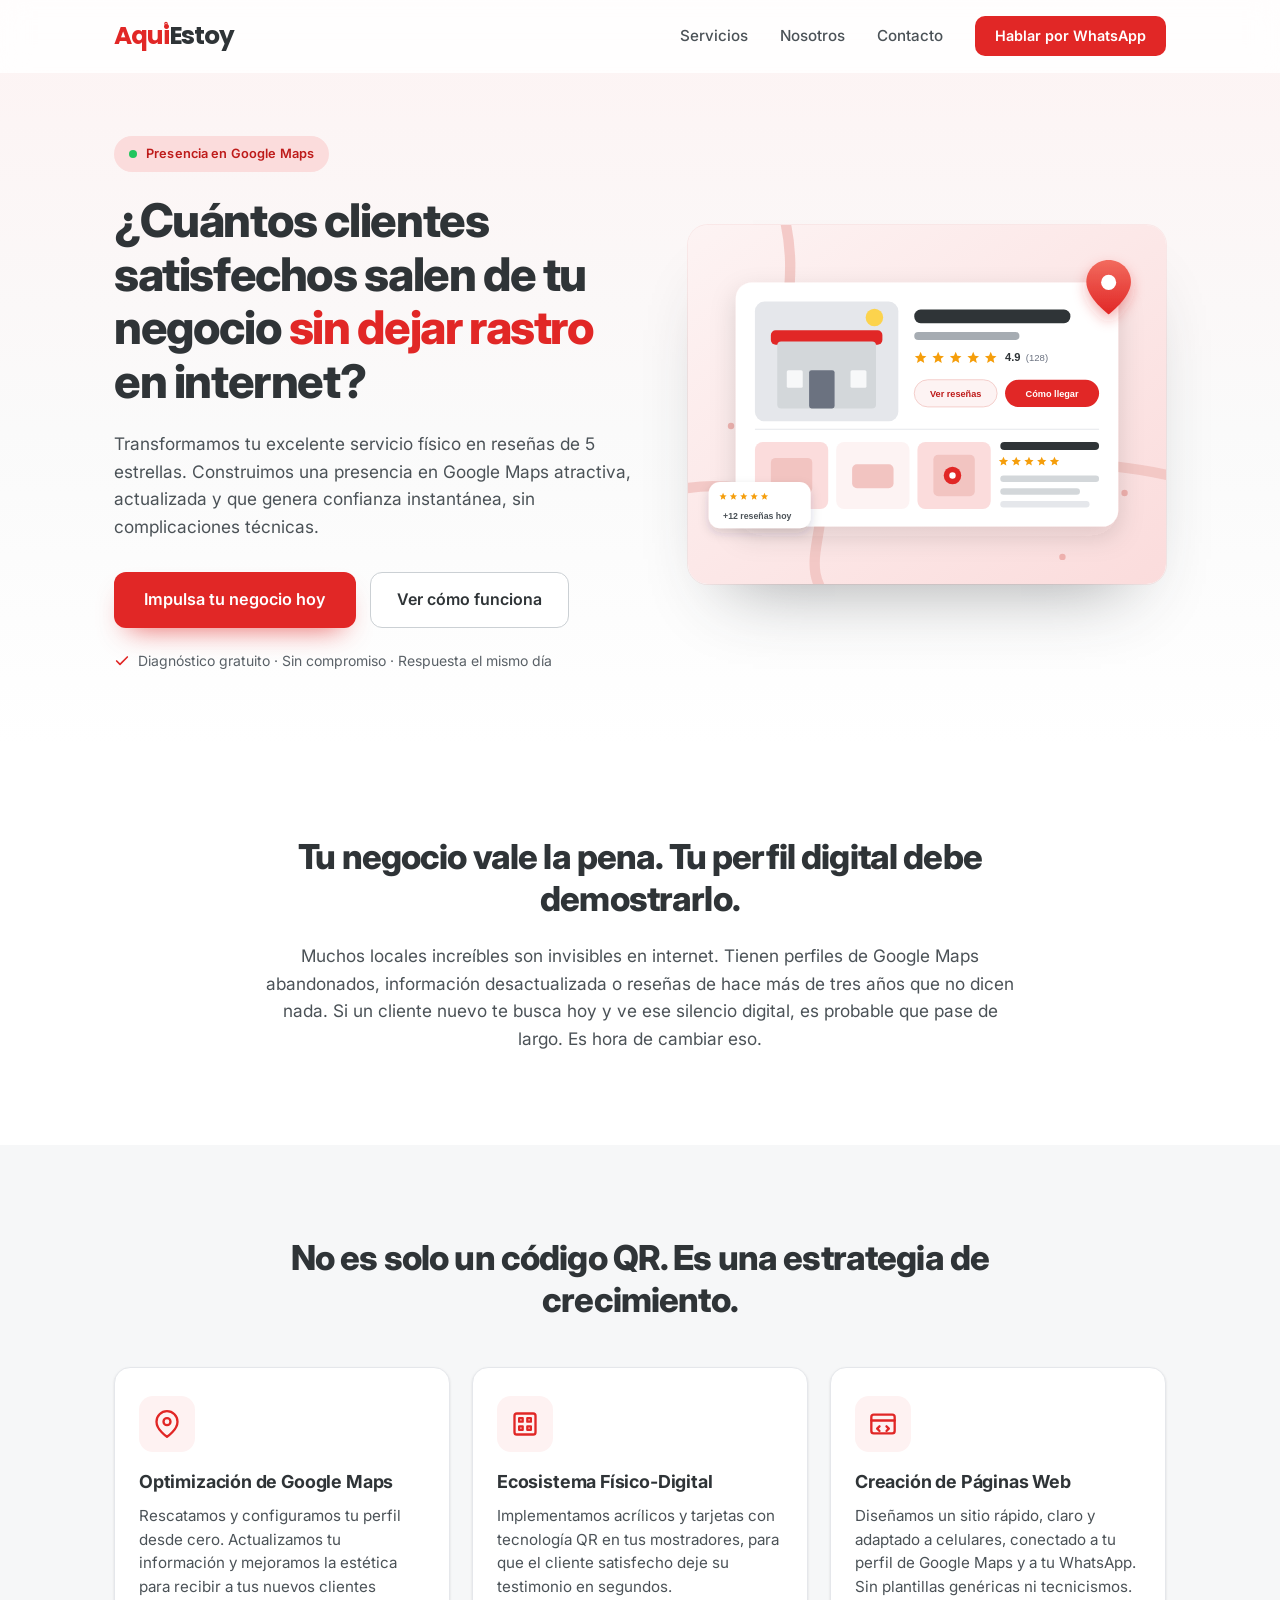
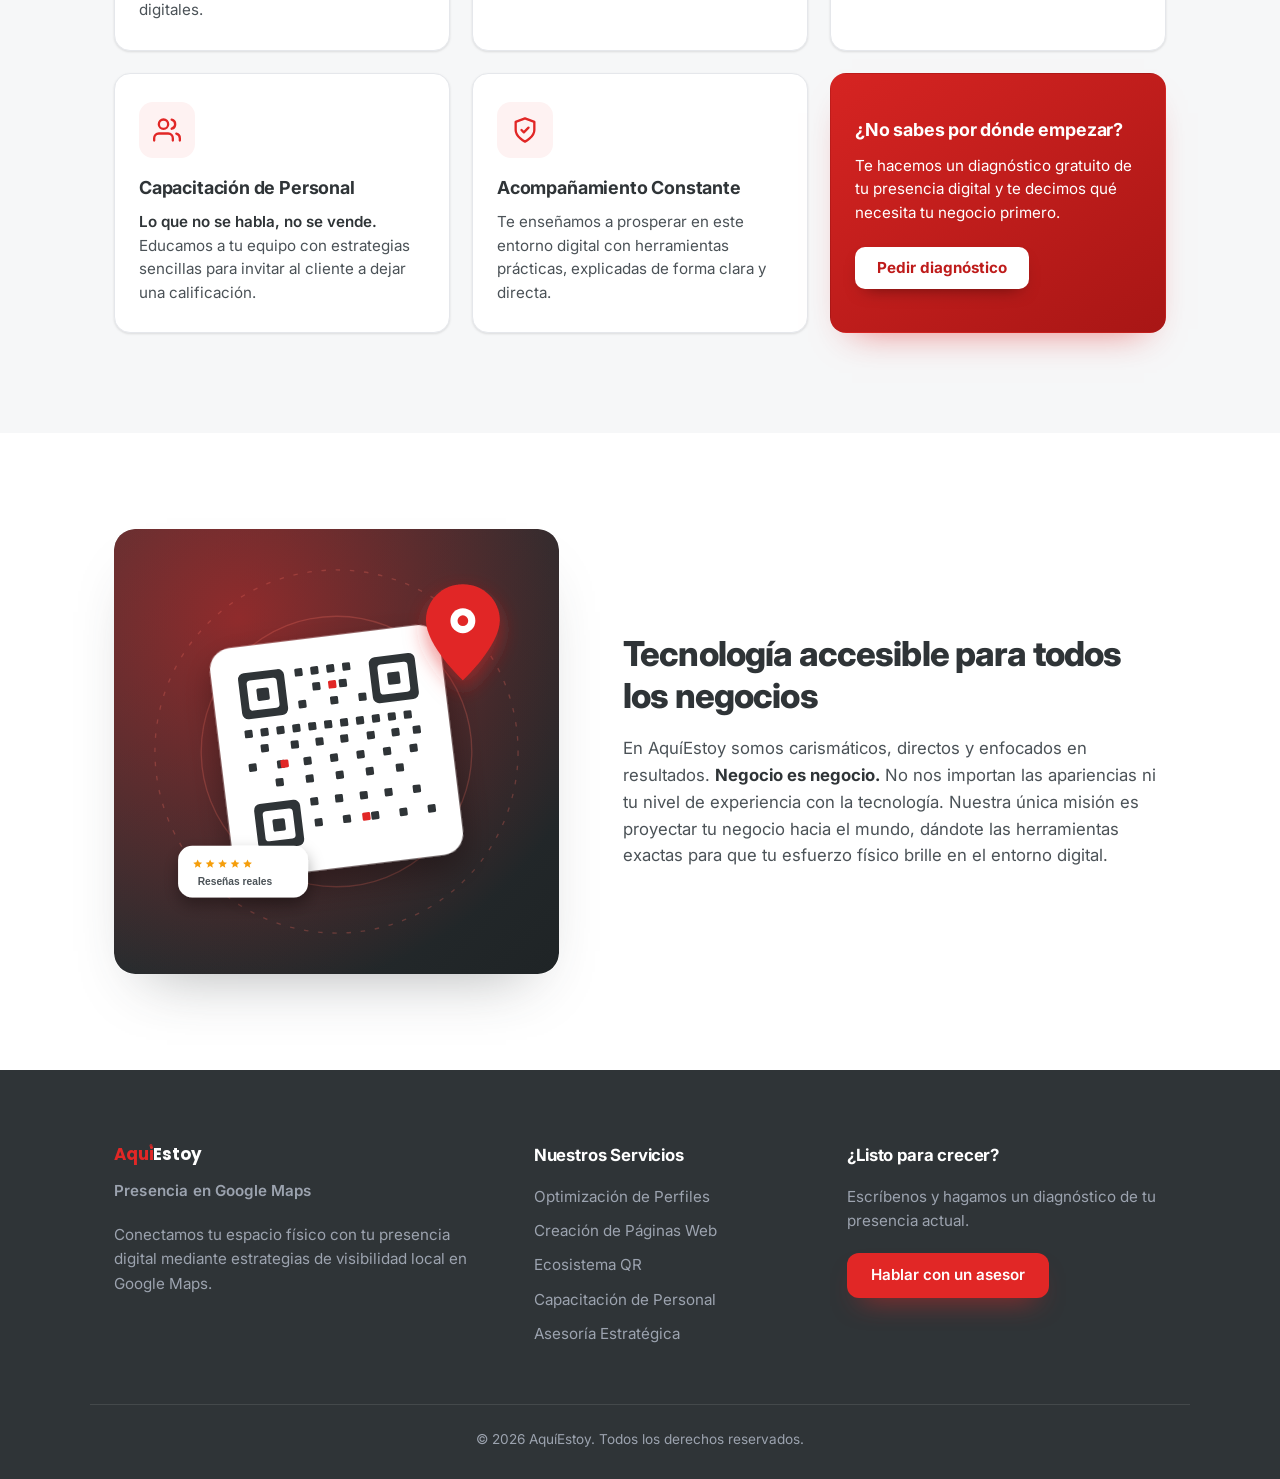
==== commit af57c381: "Add files via upload" ====
--- a/index.html
+++ b/index.html
@@ -8,7 +8,7 @@
     <script>document.documentElement.classList.add('js');</script>
 
     <title>AquíEstoy | Presencia en Google Maps para negocios locales</title>
-    <meta name="description" content="Optimizamos el perfil de tu negocio en Google Maps, instalamos códigos QR para conseguir reseñas y capacitamos a tu equipo. Diagnóstico gratuito.">
+    <meta name="description" content="Optimizamos tu perfil de Google Maps, creamos tu página web, instalamos códigos QR para conseguir reseñas y capacitamos a tu equipo. Diagnóstico gratuito.">
     <meta name="theme-color" content="#E12726">
     <meta name="robots" content="index, follow">
 
@@ -17,7 +17,7 @@
     <meta property="og:locale" content="es_ES">
     <meta property="og:site_name" content="AquíEstoy">
     <meta property="og:title" content="AquíEstoy | Presencia en Google Maps">
-    <meta property="og:description" content="Optimizamos el perfil de tu negocio en Google Maps, instalamos códigos QR para conseguir reseñas y capacitamos a tu equipo. Diagnóstico gratuito.">
+    <meta property="og:description" content="Optimizamos tu perfil de Google Maps, creamos tu página web, instalamos códigos QR para conseguir reseñas y capacitamos a tu equipo. Diagnóstico gratuito.">
     <meta property="og:url" content="https://aquiestoy7778.github.io/World-Landing/">
     <meta property="og:image" content="https://aquiestoy7778.github.io/World-Landing/assets/og-image.png">
     <meta property="og:image:type" content="image/png">
@@ -28,7 +28,7 @@
     <!-- Twitter / X -->
     <meta name="twitter:card" content="summary_large_image">
     <meta name="twitter:title" content="AquíEstoy | Presencia en Google Maps">
-    <meta name="twitter:description" content="Optimizamos tu perfil de Google Maps, instalamos códigos QR para conseguir reseñas y capacitamos a tu equipo.">
+    <meta name="twitter:description" content="Optimizamos tu perfil de Google Maps, creamos tu página web, instalamos códigos QR para conseguir reseñas y capacitamos a tu equipo.">
     <meta name="twitter:image" content="https://aquiestoy7778.github.io/World-Landing/assets/og-image.png">
 
     <link rel="canonical" href="https://aquiestoy7778.github.io/World-Landing/">
@@ -132,6 +132,19 @@
                     <article class="card reveal">
                         <div class="icon-badge">
                             <svg class="icon-servicio" xmlns="http://www.w3.org/2000/svg" viewBox="0 0 24 24" fill="none" stroke="currentColor" stroke-width="2" stroke-linecap="round" stroke-linejoin="round" aria-hidden="true">
+                                <rect x="2" y="4" width="20" height="16" rx="2"></rect>
+                                <path d="M2 9h20"></path>
+                                <path d="m9 14-2 2 2 2"></path>
+                                <path d="m15 14 2 2-2 2"></path>
+                            </svg>
+                        </div>
+                        <h3>Creación de Páginas Web</h3>
+                        <p>Diseñamos un sitio rápido, claro y adaptado a celulares, conectado a tu perfil de Google Maps y a tu WhatsApp. Sin plantillas genéricas ni tecnicismos.</p>
+                    </article>
+
+                    <article class="card reveal">
+                        <div class="icon-badge">
+                            <svg class="icon-servicio" xmlns="http://www.w3.org/2000/svg" viewBox="0 0 24 24" fill="none" stroke="currentColor" stroke-width="2" stroke-linecap="round" stroke-linejoin="round" aria-hidden="true">
                                 <path d="M17 21v-2a4 4 0 0 0-4-4H5a4 4 0 0 0-4 4v2"></path>
                                 <circle cx="9" cy="7" r="4"></circle>
                                 <path d="M23 21v-2a4 4 0 0 0-3-3.87"></path>
@@ -151,6 +164,12 @@
                         </div>
                         <h3>Acompañamiento Constante</h3>
                         <p>Te enseñamos a prosperar en este entorno digital con herramientas prácticas, explicadas de forma clara y directa.</p>
+                    </article>
+
+                    <article class="card card-cta reveal">
+                        <h3>¿No sabes por dónde empezar?</h3>
+                        <p>Te hacemos un diagnóstico gratuito de tu presencia digital y te decimos qué necesita tu negocio primero.</p>
+                        <a class="btn-cta" href="https://wa.me/584124090996?text=Hola%20AquiEstoy%2C%20quiero%20un%20diagnostico%20gratuito%20de%20mi%20negocio." data-wa data-wa-msg="Hola AquíEstoy, quiero un diagnóstico gratuito de mi negocio. ¿Me dicen por dónde empezar?">Pedir diagnóstico</a>
                     </article>
 
                 </div>
@@ -188,6 +207,7 @@
                 <h3>Nuestros Servicios</h3>
                 <ul>
                     <li>Optimización de Perfiles</li>
+                    <li>Creación de Páginas Web</li>
                     <li>Ecosistema QR</li>
                     <li>Capacitación de Personal</li>
                     <li>Asesoría Estratégica</li>
@@ -221,10 +241,36 @@
         "@context": "https://schema.org",
         "@type": "ProfessionalService",
         "name": "AquíEstoy",
-        "description": "Optimización de perfiles de Google Maps, ecosistema QR para reseñas y capacitación de personal para negocios locales.",
+        "description": "Optimización de perfiles de Google Maps, creación de páginas web, ecosistema QR para reseñas y capacitación de personal para negocios locales.",
         "url": "https://aquiestoy7778.github.io/World-Landing/",
         "telephone": "+584124090996",
-        "priceRange": "$$"
+        "priceRange": "$$",
+        "hasOfferCatalog": {
+            "@type": "OfferCatalog",
+            "name": "Servicios de AquíEstoy",
+            "itemListElement": [
+                {
+                    "@type": "Offer",
+                    "itemOffered": { "@type": "Service", "name": "Optimización de Google Maps" }
+                },
+                {
+                    "@type": "Offer",
+                    "itemOffered": { "@type": "Service", "name": "Ecosistema físico-digital con códigos QR" }
+                },
+                {
+                    "@type": "Offer",
+                    "itemOffered": { "@type": "Service", "name": "Creación de páginas web" }
+                },
+                {
+                    "@type": "Offer",
+                    "itemOffered": { "@type": "Service", "name": "Capacitación de personal" }
+                },
+                {
+                    "@type": "Offer",
+                    "itemOffered": { "@type": "Service", "name": "Acompañamiento y asesoría digital" }
+                }
+            ]
+        }
     }
     </script>
 
--- a/style.css
+++ b/style.css
@@ -485,7 +485,7 @@
 
 .grid-servicios {
     display: grid;
-    grid-template-columns: repeat(4, minmax(0, 1fr));
+    grid-template-columns: repeat(3, minmax(0, 1fr));
     gap: 22px;
     margin-top: 46px;
     text-align: left;
@@ -570,6 +570,61 @@
 .card p strong {
     color: var(--texto);
     font-weight: 600;
+}
+
+/* Tarjeta de cierre: diagnóstico gratuito */
+.grid-servicios .card-cta {
+    display: flex;
+    flex-direction: column;
+    justify-content: center;
+    background: linear-gradient(145deg, #D62422 0%, #A81615 100%);
+    border-color: transparent;
+    box-shadow: 0 18px 36px -22px rgba(225, 39, 38, .65);
+}
+
+.grid-servicios .card-cta::before {
+    display: none;
+}
+
+.grid-servicios .card-cta:hover {
+    border-color: transparent;
+    box-shadow: var(--sombra-roja);
+}
+
+.grid-servicios .card-cta h3 {
+    color: var(--blanco);
+    margin-bottom: 12px;
+}
+
+.grid-servicios .card-cta p {
+    color: var(--blanco);
+}
+
+.btn-cta {
+    display: inline-flex;
+    align-items: center;
+    justify-content: center;
+    align-self: flex-start;
+    margin-top: 22px;
+    padding: 12px 22px;
+    border-radius: 10px;
+    background: var(--blanco);
+    color: var(--rojo-oscuro);
+    font-size: .95rem;
+    font-weight: 700;
+    line-height: 1.2;
+    box-shadow: 0 8px 18px -10px rgba(0, 0, 0, .55);
+    transition: background-color .25s ease, color .25s ease, transform .25s ease;
+}
+
+.btn-cta:hover {
+    background: var(--texto);
+    color: var(--blanco);
+    transform: translateY(-2px);
+}
+
+.btn-cta:active {
+    transform: translateY(0);
 }
 
 /* ------------------------------------------------------------
@@ -750,10 +805,9 @@
     transform: none;
 }
 
-/* Escalonado en las tarjetas */
-.grid-servicios .card:nth-child(2) { transition-delay: .08s; }
-.grid-servicios .card:nth-child(3) { transition-delay: .16s; }
-.grid-servicios .card:nth-child(4) { transition-delay: .24s; }
+/* Escalonado en las tarjetas (grid de 3 columnas) */
+.grid-servicios .card:nth-child(3n+2) { transition-delay: .08s; }
+.grid-servicios .card:nth-child(3n) { transition-delay: .16s; }
 
 /* ------------------------------------------------------------
    14. Diseño adaptativo
@@ -970,6 +1024,11 @@
         text-align: center;
     }
 
+    .btn-cta {
+        align-self: stretch;
+        text-align: center;
+    }
+
     .hero-trust {
         font-size: .8rem;
         text-align: center;
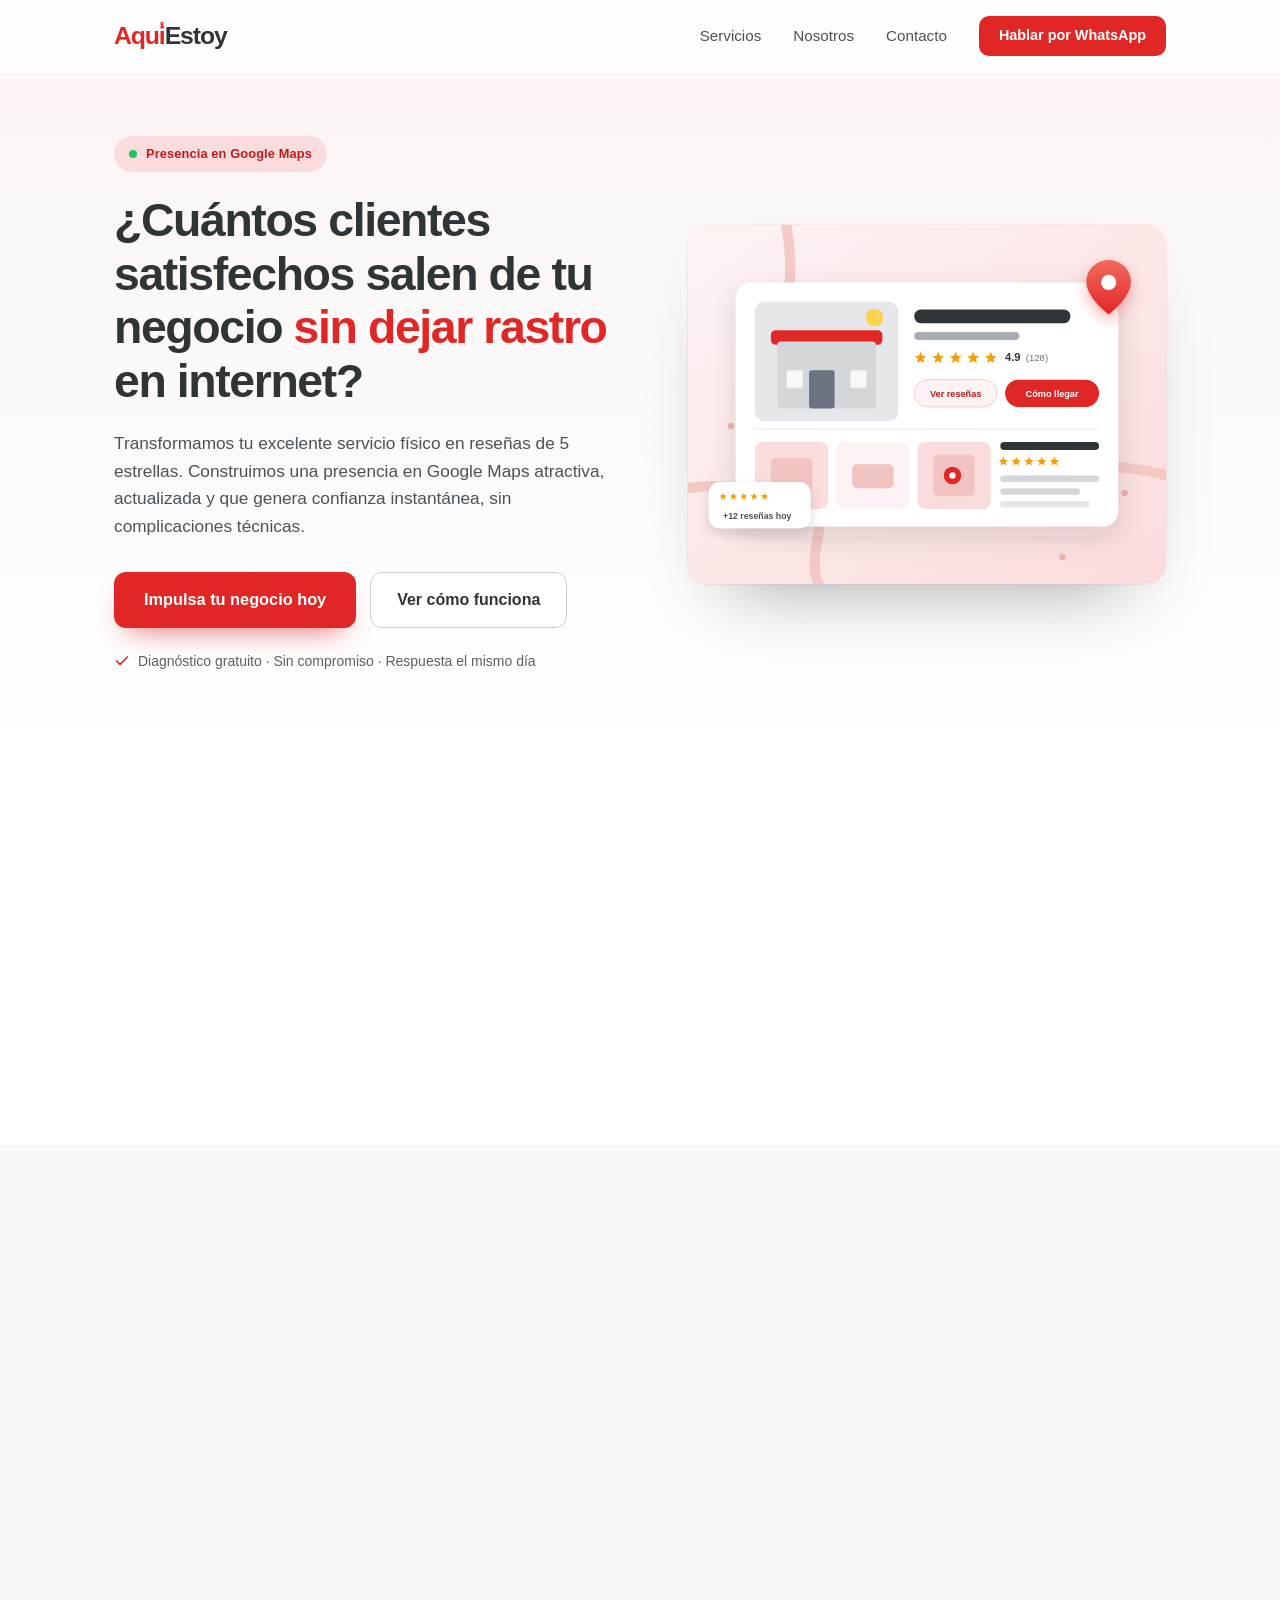
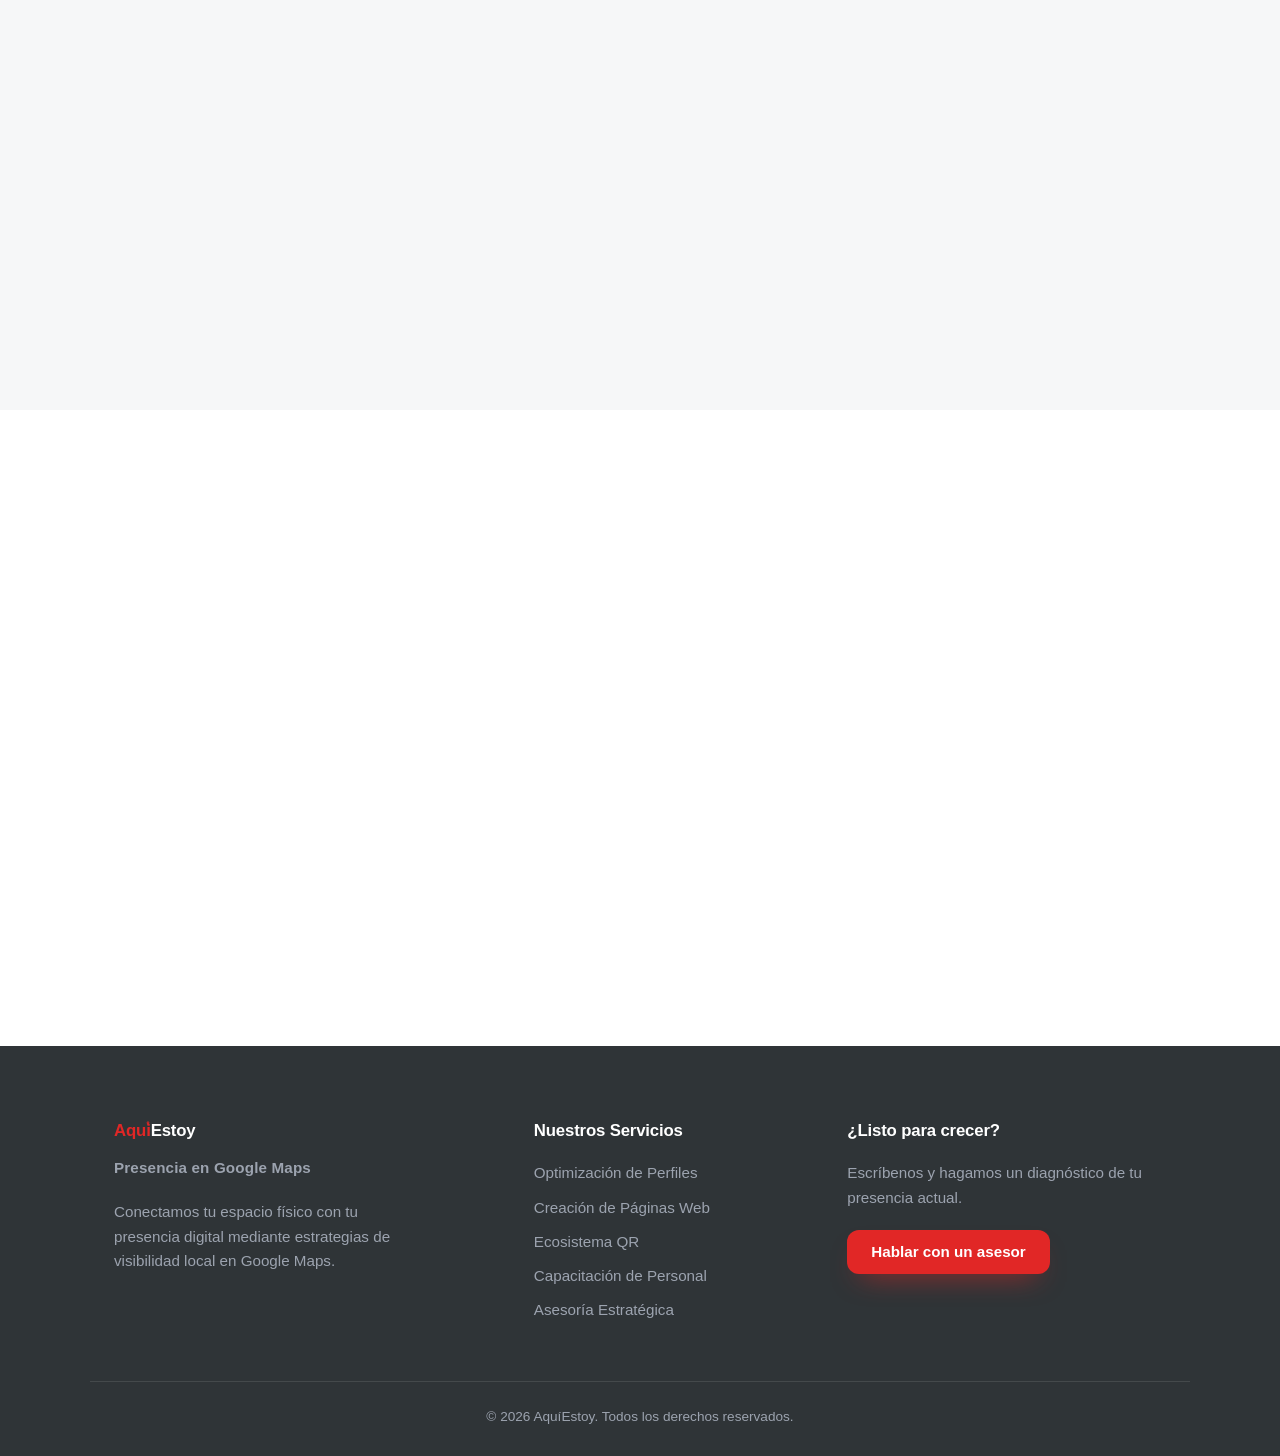
==== commit e1073424: "Add files via upload" ====
--- a/index.html
+++ b/index.html
@@ -3,6 +3,15 @@
 <head>
     <meta charset="UTF-8">
     <meta name="viewport" content="width=device-width, initial-scale=1.0">
+
+    <!--
+        Seguridad: la página solo puede cargar recursos propios y las fuentes de
+        Google. Bloquea cualquier script inyectado o de terceros no autorizado.
+        El script en línea de abajo se autoriza por su huella SHA-256: si alguien
+        lo modifica, el navegador lo rechaza automáticamente.
+    -->
+    <meta http-equiv="Content-Security-Policy" content="default-src 'self'; script-src 'self' 'sha256-/x7W7R75k8Roq0WaVRQX9blP4OufE5xbAdzklGxsgpw='; style-src 'self' https://fonts.googleapis.com; font-src https://fonts.gstatic.com; img-src 'self' data:; connect-src 'self'; object-src 'none'; base-uri 'self'; form-action 'none'">
+    <meta name="referrer" content="strict-origin-when-cross-origin">
 
     <!-- Marca que JS está activo antes de pintar: si falla, todo el contenido se ve igual -->
     <script>document.documentElement.classList.add('js');</script>
@@ -18,8 +27,8 @@
     <meta property="og:site_name" content="AquíEstoy">
     <meta property="og:title" content="AquíEstoy | Presencia en Google Maps">
     <meta property="og:description" content="Optimizamos tu perfil de Google Maps, creamos tu página web, instalamos códigos QR para conseguir reseñas y capacitamos a tu equipo. Diagnóstico gratuito.">
-    <meta property="og:url" content="https://aquiestoy7778.github.io/World-Landing/">
-    <meta property="og:image" content="https://aquiestoy7778.github.io/World-Landing/assets/og-image.png">
+    <meta property="og:url" content="https://aquiestoy7778.github.io/AquiEstoy/">
+    <meta property="og:image" content="https://aquiestoy7778.github.io/AquiEstoy/assets/og-image.png">
     <meta property="og:image:type" content="image/png">
     <meta property="og:image:width" content="1200">
     <meta property="og:image:height" content="630">
@@ -29,9 +38,9 @@
     <meta name="twitter:card" content="summary_large_image">
     <meta name="twitter:title" content="AquíEstoy | Presencia en Google Maps">
     <meta name="twitter:description" content="Optimizamos tu perfil de Google Maps, creamos tu página web, instalamos códigos QR para conseguir reseñas y capacitamos a tu equipo.">
-    <meta name="twitter:image" content="https://aquiestoy7778.github.io/World-Landing/assets/og-image.png">
-
-    <link rel="canonical" href="https://aquiestoy7778.github.io/World-Landing/">
+    <meta name="twitter:image" content="https://aquiestoy7778.github.io/AquiEstoy/assets/og-image.png">
+
+    <link rel="canonical" href="https://aquiestoy7778.github.io/AquiEstoy/">
 
     <link rel="icon" href="assets/favicon.svg" type="image/svg+xml">
     <link rel="preconnect" href="https://fonts.googleapis.com">
@@ -242,7 +251,7 @@
         "@type": "ProfessionalService",
         "name": "AquíEstoy",
         "description": "Optimización de perfiles de Google Maps, creación de páginas web, ecosistema QR para reseñas y capacitación de personal para negocios locales.",
-        "url": "https://aquiestoy7778.github.io/World-Landing/",
+        "url": "https://aquiestoy7778.github.io/AquiEstoy/",
         "telephone": "+584124090996",
         "priceRange": "$$",
         "hasOfferCatalog": {
